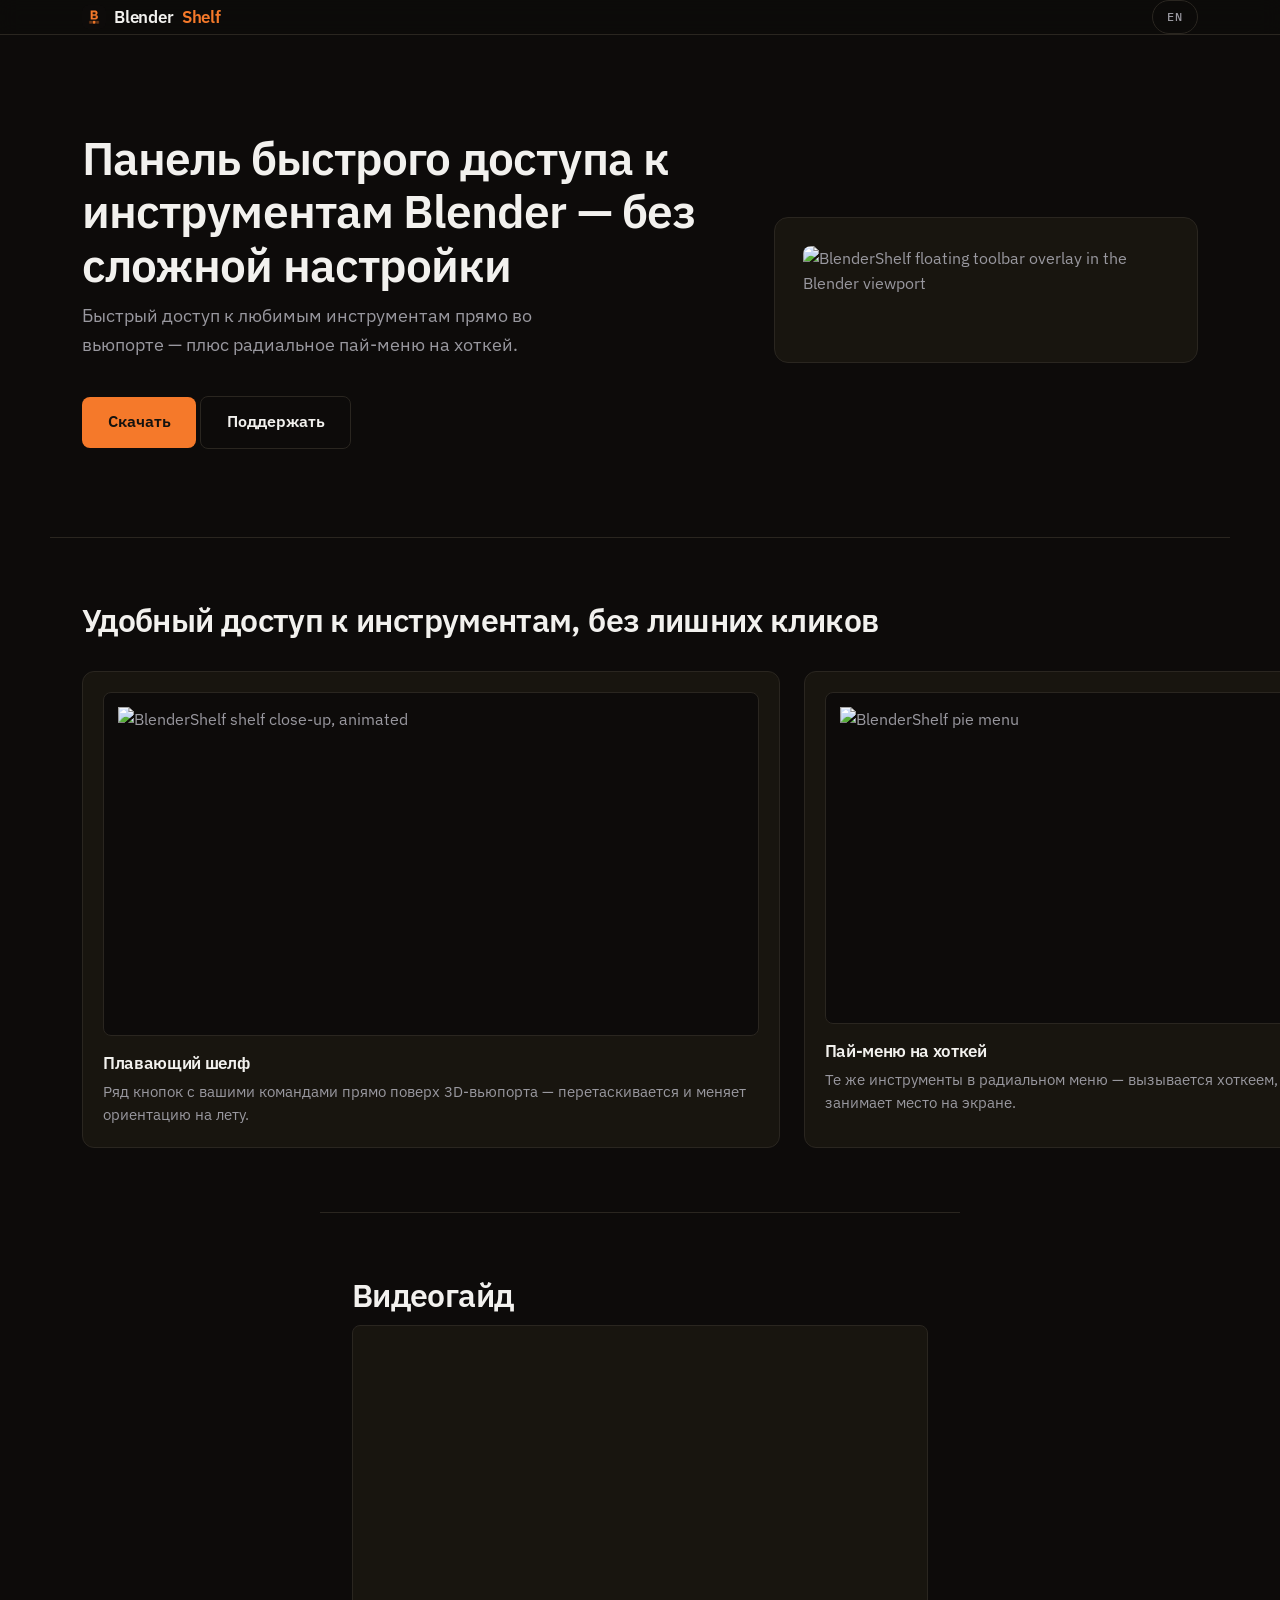
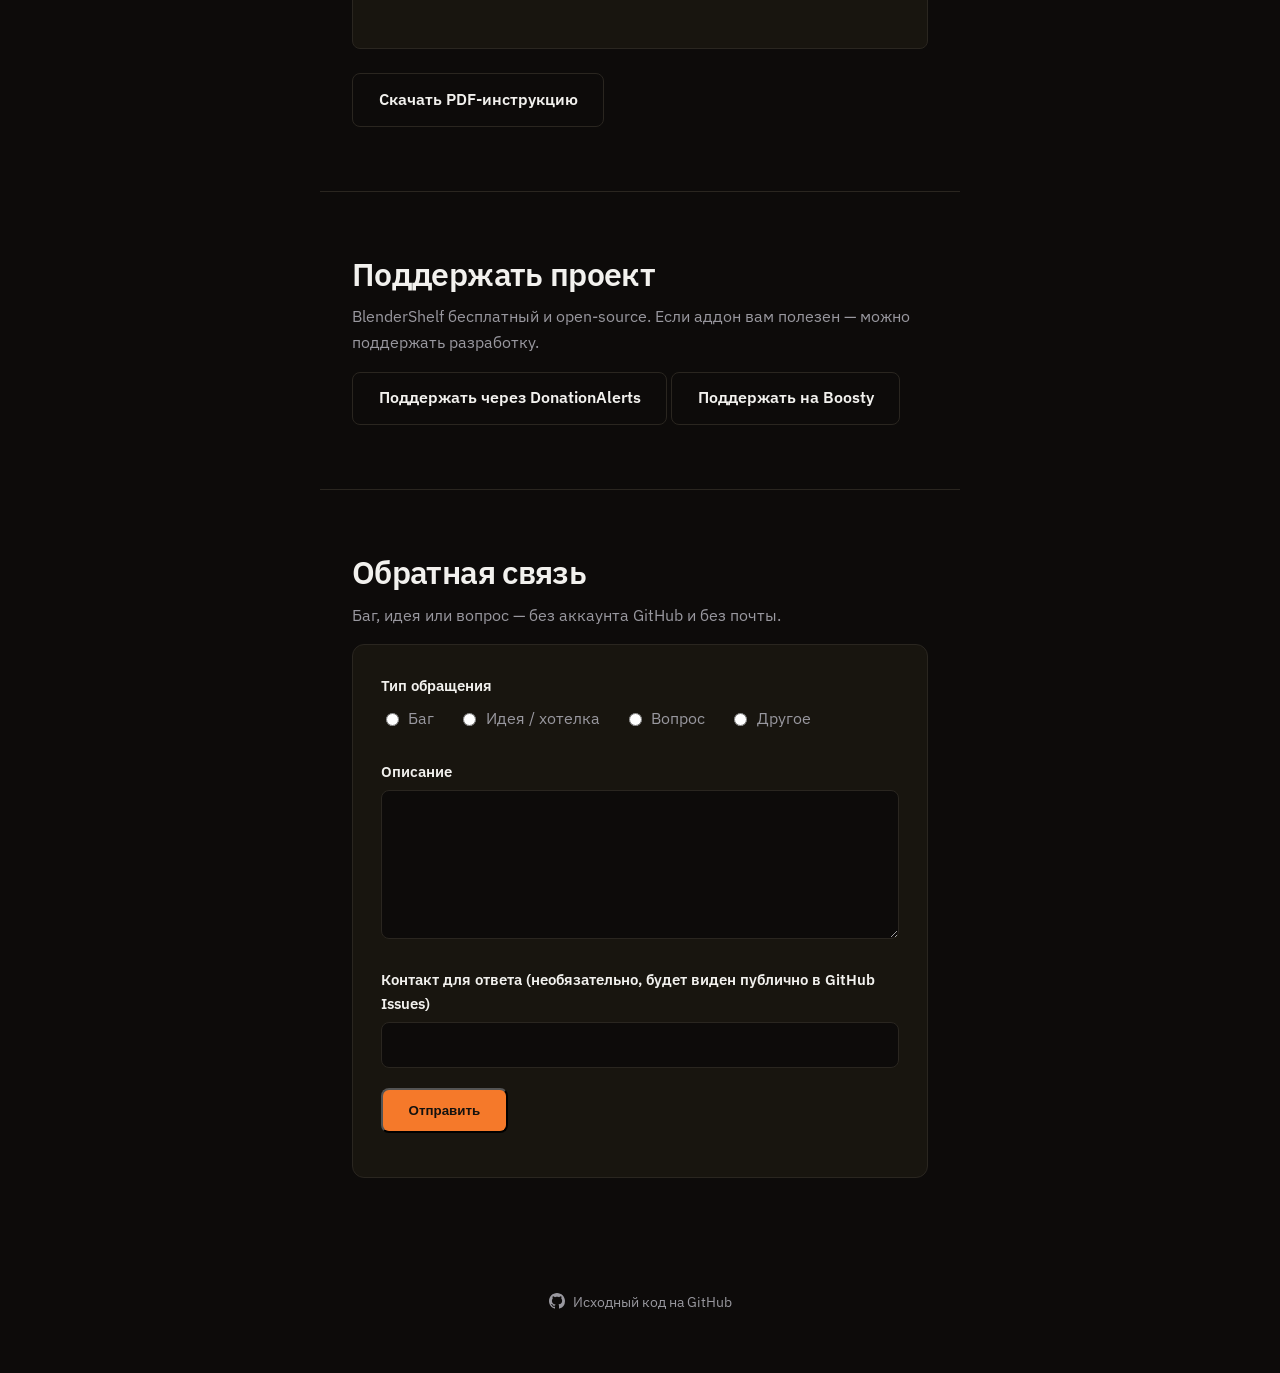
==== site/index.html @ d14c9569 "Add GoatCounter visit counter to site" ====
<!DOCTYPE html>
<html lang="ru">
<head>
  <meta charset="UTF-8">
  <meta name="viewport" content="width=device-width, initial-scale=1.0">
  <title>BlenderShelf</title>
  <meta name="description" content="A Maya-shelf-style floating toolbar addon for Blender.">
  <meta name="google-site-verification" content="oZxd_qDwwrDX5-ElE0aDjexueUcaZrGMapbwuD54mDs" />
  <link rel="canonical" href="https://blendershelf.github.io/BlenderShelf/">
  <link rel="icon" href="assets/logo/favicon.ico" sizes="any">
  <link rel="icon" type="image/png" href="assets/logo/blendershelf-icon-32.png" sizes="32x32">
  <link rel="icon" type="image/png" href="assets/logo/blendershelf-icon-16.png" sizes="16x16">
  <link rel="apple-touch-icon" href="assets/logo/blendershelf-icon-180.png">
  <meta property="og:title" content="BlenderShelf">
  <meta property="og:description" content="A Maya-shelf-style floating toolbar addon for Blender.">
  <meta property="og:image" content="https://blendershelf.github.io/BlenderShelf/assets/screenshots/hero-shelf.png">
  <meta property="og:url" content="https://blendershelf.github.io/BlenderShelf/">
  <meta property="og:type" content="website">
  <meta name="twitter:card" content="summary_large_image">
  <link rel="preconnect" href="https://fonts.googleapis.com">
  <link rel="preconnect" href="https://fonts.gstatic.com" crossorigin>
  <link href="https://fonts.googleapis.com/css2?family=IBM+Plex+Sans:wght@400;500;600;700&family=IBM+Plex+Mono:wght@400;500&display=swap" rel="stylesheet">
  <link rel="stylesheet" href="assets/style.css">
</head>
<body>
  <header>
    <nav class="wrap">
      <span class="brand"><img src="assets/logo/blendershelf-icon-64.png" alt="" width="24" height="24" class="brand-icon">Blender<span class="brand-accent">Shelf</span></span>
      <button id="lang-toggle" type="button">EN</button>
    </nav>
  </header>

  <main>
    <section id="hero">
      <div class="wrap">
        <div class="hero-copy">
          <h1 data-ru="Панель быстрого доступа к инструментам Blender — без сложной настройки" data-en="Quick-access toolbar for Blender — easy to set up">Панель быстрого доступа к инструментам Blender — без сложной настройки</h1>
          <p data-ru="Быстрый доступ к любимым инструментам прямо во вьюпорте — плюс радиальное пай-меню на хоткей." data-en="Quick access to your favorite tools right in the viewport — plus a radial pie menu on a hotkey.">Быстрый доступ к любимым инструментам прямо во вьюпорте — плюс радиальное пай-меню на хоткей.</p>
          <a href="https://github.com/blendershelf/BlenderShelf/releases/latest/download/BlenderShelf.zip" class="cta" data-ru="Скачать" data-en="Download">Скачать</a>
          <a href="#support" class="cta cta-ghost" data-ru="Поддержать" data-en="Support">Поддержать</a>
        </div>
        <div class="hero-shot">
          <img class="zoomable" src="assets/screenshots/hero-shelf.png" alt="BlenderShelf floating toolbar overlay in the Blender viewport" width="540" height="130">
        </div>
      </div>
    </section>

    <section id="how" class="wrap">
      <h2 data-ru="Удобный доступ к инструментам, без лишних кликов" data-en="Easy access to your tools, no extra clicks">Удобный доступ к инструментам, без лишних кликов</h2>
      <div class="how-grid">
        <div class="how-card">
          <figure><img class="zoomable" src="assets/screenshots/shelf-closeup.gif" alt="BlenderShelf shelf close-up, animated" width="625" height="314"></figure>
          <h3 data-ru="Плавающий шелф" data-en="Floating shelf">Плавающий шелф</h3>
          <p data-ru="Ряд кнопок с вашими командами прямо поверх 3D-вьюпорта — перетаскивается и меняет ориентацию на лету." data-en="A row of your own command buttons right over the 3D viewport — drag it around and flip its orientation on the fly.">Ряд кнопок с вашими командами прямо поверх 3D-вьюпорта — перетаскивается и меняет ориентацию на лету.</p>
        </div>
        <div class="how-card">
          <figure><img class="zoomable" src="assets/screenshots/pie-menu.png" alt="BlenderShelf pie menu" width="457" height="302"></figure>
          <h3 data-ru="Пай-меню на хоткей" data-en="Pie menu on a hotkey">Пай-меню на хоткей</h3>
          <p data-ru="Те же инструменты в радиальном меню — вызывается хоткеем, не занимает место на экране." data-en="The same tools in a radial menu — summoned with a hotkey, takes no permanent screen space.">Те же инструменты в радиальном меню — вызывается хоткеем, не занимает место на экране.</p>
        </div>
        <div class="how-card">
          <figure><img class="zoomable" src="assets/screenshots/add-to-shelf.png" alt="Add to Shelf from a right-click context menu" width="487" height="310"></figure>
          <h3 data-ru="Добавление в один клик" data-en="Add with one click">Добавление в один клик</h3>
          <p data-ru="ПКМ на любой кнопке интерфейса, включая сторонние аддоны, → «Add to Shelf». Без скриптинга." data-en="Right-click any interface button, including third-party addons, → “Add to Shelf.” No scripting required.">ПКМ на любой кнопке интерфейса, включая сторонние аддоны, → «Add to Shelf». Без скриптинга.</p>
        </div>
      </div>
    </section>

    <section id="download" class="wrap wrap--narrow" hidden>
      <h2 data-ru="Скачать" data-en="Download">Скачать</h2>
      <div class="panel">
        <div class="field">
          <label for="blender-version-select" data-ru="Моя версия Blender:" data-en="My Blender version:">Моя версия Blender:</label>
          <select id="blender-version-select"></select>
        </div>
        <div id="download-result"></div>
      </div>
      <p class="all-versions"><a href="https://github.com/blendershelf/BlenderShelf/releases" data-ru="Показать все версии" data-en="Show all versions">Показать все версии</a></p>
    </section>

    <section id="guide" class="wrap wrap--narrow">
      <h2 data-ru="Видеогайд" data-en="Video guide">Видеогайд</h2>
      <div class="video-wrap">
        <iframe src="https://www.youtube-nocookie.com/embed/IYRaOi8hswM" title="BlenderShelf video guide" loading="lazy" allow="accelerometer; encrypted-media; gyroscope; picture-in-picture; fullscreen" allowfullscreen referrerpolicy="strict-origin-when-cross-origin"></iframe>
      </div>
      <a id="guide-pdf" class="cta cta-ghost"
        data-href-ru="guide/BlenderShelf_Guide_RU.pdf"
        data-href-en="guide/BlenderShelf_Guide_EN.pdf"
        href="guide/BlenderShelf_Guide_RU.pdf"
        data-ru="Скачать PDF-инструкцию"
        data-en="Download PDF guide">Скачать PDF-инструкцию</a>
    </section>

    <section id="support" class="wrap wrap--narrow">
      <h2 data-ru="Поддержать проект" data-en="Support the project">Поддержать проект</h2>
      <p data-ru="BlenderShelf бесплатный и open-source. Если аддон вам полезен — можно поддержать разработку." data-en="BlenderShelf is free and open-source. If the addon is useful to you, you can support its development.">BlenderShelf бесплатный и open-source. Если аддон вам полезен — можно поддержать разработку.</p>
      <a href="https://dalink.to/cococnut_crab" class="cta cta-ghost" target="_blank" rel="noopener" data-ru="Поддержать через DonationAlerts" data-en="Support via DonationAlerts">Поддержать через DonationAlerts</a>
      <a href="https://boosty.to/gamedev_tut" class="cta cta-ghost" target="_blank" rel="noopener" data-ru="Поддержать на Boosty" data-en="Support on Boosty">Поддержать на Boosty</a>
    </section>

    <section id="feedback" class="wrap wrap--narrow">
      <h2 data-ru="Обратная связь" data-en="Feedback">Обратная связь</h2>
      <p data-ru="Баг, идея или вопрос — без аккаунта GitHub и без почты." data-en="A bug, an idea, or a question — no GitHub account or email needed.">Баг, идея или вопрос — без аккаунта GitHub и без почты.</p>

      <form id="feedback-form" class="panel" novalidate>
        <input type="text" name="website" class="hp-field" tabindex="-1" autocomplete="off" aria-hidden="true">

        <fieldset id="feedback-type">
          <legend data-ru="Тип обращения" data-en="Type">Тип обращения</legend>
          <label><input type="radio" name="type" value="bug" required> <span data-ru="Баг" data-en="Bug">Баг</span></label>
          <label><input type="radio" name="type" value="feature"> <span data-ru="Идея / хотелка" data-en="Feature request">Идея / хотелка</span></label>
          <label><input type="radio" name="type" value="question"> <span data-ru="Вопрос" data-en="Question">Вопрос</span></label>
          <label><input type="radio" name="type" value="other"> <span data-ru="Другое" data-en="Other">Другое</span></label>
        </fieldset>

        <div class="field-group severity-field" hidden>
          <label for="feedback-severity" data-ru="Насколько критично" data-en="How critical">Насколько критично</label>
          <select id="feedback-severity" name="severity">
            <option value="" data-ru="— выберите —" data-en="— choose —" selected disabled>— выберите —</option>
            <option value="critical" data-ru="Блокирует работу / крашит Blender" data-en="Blocks work / crashes Blender">Блокирует работу / крашит Blender</option>
            <option value="major" data-ru="Функция не работает" data-en="A feature doesn't work">Функция не работает</option>
            <option value="minor" data-ru="Мелочь, косметика" data-en="Cosmetic, minor">Мелочь, косметика</option>
          </select>
        </div>

        <div class="field-group versions-field" hidden>
          <div class="field-group">
            <label for="feedback-blender-version" data-ru="Версия Blender" data-en="Blender version">Версия Blender</label>
            <input type="text" id="feedback-blender-version" name="blenderVersion" placeholder="4.4.0">
          </div>
          <div class="field-group">
            <label for="feedback-addon-version" data-ru="Версия BlenderShelf" data-en="BlenderShelf version">Версия BlenderShelf</label>
            <input type="text" id="feedback-addon-version" name="addonVersion" placeholder="0.1.0">
          </div>
        </div>

        <div class="field-group">
          <label for="feedback-description" data-ru="Описание" data-en="Description">Описание</label>
          <textarea id="feedback-description" name="description" rows="5" required></textarea>
        </div>

        <div class="field-group">
          <label for="feedback-contact" data-ru="Контакт для ответа (необязательно, будет виден публично в GitHub Issues)" data-en="Contact info (optional, will be publicly visible on GitHub)">Контакт для ответа (необязательно, будет виден публично в GitHub Issues)</label>
          <input type="text" id="feedback-contact" name="contact">
        </div>

        <button type="submit" class="cta" data-ru="Отправить" data-en="Submit">Отправить</button>
        <div id="feedback-result"></div>
      </form>
    </section>
  </main>

  <footer>
    <a href="https://github.com/blendershelf/BlenderShelf" class="footer-link">
      <svg viewBox="0 0 16 16" width="16" height="16" fill="currentColor" aria-hidden="true"><path d="M8 0C3.58 0 0 3.58 0 8c0 3.54 2.29 6.53 5.47 7.59.4.07.55-.17.55-.38 0-.19-.01-.82-.01-1.49-2.01.37-2.53-.49-2.69-.94-.09-.23-.48-.94-.82-1.13-.28-.15-.68-.52-.01-.53.63-.01 1.08.58 1.23.82.72 1.21 1.87.87 2.33.66.07-.52.28-.87.51-1.07-1.78-.2-3.64-.89-3.64-3.95 0-.87.31-1.59.82-2.15-.08-.2-.36-1.02.08-2.12 0 0 .67-.21 2.2.82.64-.18 1.32-.27 2-.27.68 0 1.36.09 2 .27 1.53-1.04 2.2-.82 2.2-.82.44 1.1.16 1.92.08 2.12.51.56.82 1.27.82 2.15 0 3.07-1.87 3.75-3.65 3.95.29.25.54.73.54 1.48 0 1.07-.01 1.93-.01 2.2 0 .21.15.46.55.38A8.01 8.01 0 0 0 16 8c0-4.42-3.58-8-8-8Z"/></svg>
      <span data-ru="Исходный код на GitHub" data-en="Source code on GitHub">Исходный код на GitHub</span>
    </a>
  </footer>

  <script src="assets/logic.js"></script>
  <script src="assets/main.js"></script>
  <script src="assets/feedback.js"></script>
  <script src="assets/lightbox.js"></script>
  <script data-goatcounter="https://blendershelf.goatcounter.com/count" async src="//gc.zgo.at/count.js"></script>
</body>
</html>
---- site/assets/style.css ----
:root {
  --bg: #0d0b0a;
  --bg-elevated: #18150f;
  --bg-elevated-2: #211d17;
  --border: #2a2620;
  --border-strong: #3c3630;
  --text: #f2f1ee;
  --text-muted: #99989f;
  --accent: #f5792a;
  --accent-hover: #ff9248;
  --accent-text: #14120f;
  --warning: #ffb84d;
  --radius: 8px;
  --maxw: 1180px;
  --maxw-narrow: 640px;
  --font: "IBM Plex Sans", system-ui, sans-serif;
  --font-mono: "IBM Plex Mono", ui-monospace, "SFMono-Regular", monospace;
}

* {
  box-sizing: border-box;
}

html {
  scrollbar-color: var(--border) var(--bg);
}

body {
  font-family: var(--font);
  margin: 0;
  background: var(--bg);
  color: var(--text-muted);
  line-height: 1.6;
  -webkit-font-smoothing: antialiased;
}

::selection {
  background: var(--accent);
  color: var(--accent-text);
}

::-webkit-scrollbar {
  width: 12px;
}
::-webkit-scrollbar-track {
  background: var(--bg);
}
::-webkit-scrollbar-thumb {
  background: var(--border);
  border-radius: 8px;
  border: 3px solid var(--bg);
}

a {
  color: var(--accent);
}

:focus-visible {
  outline: 2px solid var(--accent);
  outline-offset: 2px;
  border-radius: 4px;
}

h1, h2, h3 {
  color: var(--text);
  font-weight: 600;
  letter-spacing: -0.02em;
  line-height: 1.15;
  margin: 0 0 0.6rem;
}

h1 {
  font-size: clamp(1.9rem, 2.1vw + 1.35rem, 2.9rem);
  font-weight: 600;
}

h2 {
  font-size: clamp(1.5rem, 1.2vw + 1.1rem, 2rem);
  margin-bottom: 0.75rem;
}

h3 {
  font-size: 1.05rem;
  margin-bottom: 0.4rem;
}

p {
  margin: 0 0 1rem;
  max-width: 62ch;
}

.wrap {
  max-width: var(--maxw);
  margin: 0 auto;
  padding: 0 2rem;
}

.wrap--narrow {
  max-width: var(--maxw-narrow);
}

header {
  position: sticky;
  top: 0;
  z-index: 10;
  background: rgba(13, 11, 10, 0.82);
  backdrop-filter: blur(10px);
  border-bottom: 1px solid var(--border);
}

header nav {
  display: flex;
  align-items: center;
  justify-content: space-between;
  padding: 1rem 2rem;
  max-width: var(--maxw);
  margin: 0 auto;
}

.brand {
  display: inline-flex;
  align-items: center;
  gap: 0.5rem;
  font-weight: 600;
  font-size: 1.05rem;
  color: var(--text);
  letter-spacing: -0.01em;
}

.brand-icon {
  display: block;
  border-radius: 6px;
}

.brand-accent {
  color: var(--accent);
}

#lang-toggle {
  cursor: pointer;
  padding: 0.4rem 0.9rem;
  font: inherit;
  font-family: var(--font-mono);
  font-weight: 500;
  font-size: 0.75rem;
  letter-spacing: 0.06em;
  color: var(--text-muted);
  background: transparent;
  border: 1px solid var(--border);
  border-radius: 999px;
  transition: border-color 0.15s ease-out, color 0.15s ease-out;
}

#lang-toggle:hover {
  color: var(--text);
  border-color: var(--accent);
}

/* Hero: two-column on desktop -- copy left, real product screenshot right */
#hero {
  padding: 6rem 2rem 5.5rem;
  animation: rise 0.6s cubic-bezier(0.16, 1, 0.3, 1) both;
}

#hero .wrap {
  display: grid;
  grid-template-columns: minmax(0, 1.2fr) minmax(0, 0.8fr);
  align-items: center;
  gap: 3.5rem;
}

@keyframes rise {
  from { opacity: 0; transform: translateY(14px); }
  to { opacity: 1; transform: translateY(0); }
}

#hero p {
  font-size: 1.15rem;
  max-width: 44ch;
  margin-bottom: 2.25rem;
}

.hero-shot {
  background: var(--bg-elevated);
  border: 1px solid var(--border);
  border-radius: calc(var(--radius) + 6px);
  padding: 1.75rem;
  display: flex;
  align-items: center;
  justify-content: center;
}

.hero-shot img {
  width: 100%;
  height: auto;
  display: block;
  border-radius: var(--radius);
}

section:not(#hero) {
  padding: 4rem 2rem;
  border-top: 1px solid var(--border);
}

/* How it works: 3 real-screenshot cards */
#how {
  padding-bottom: 4.5rem;
}

.how-grid {
  display: grid;
  grid-template-columns: repeat(3, 1fr);
  gap: 1.5rem;
  margin-top: 2rem;
}

.how-card {
  background: var(--bg-elevated);
  border: 1px solid var(--border);
  border-radius: calc(var(--radius) + 4px);
  padding: 1.25rem;
  transition: border-color 0.15s ease-out;
}

.how-card:hover {
  border-color: var(--border-strong);
}

.how-card figure {
  margin: 0 0 1.1rem;
  background: var(--bg);
  border: 1px solid var(--border);
  border-radius: var(--radius);
  padding: 0.9rem;
  display: flex;
  align-items: center;
  justify-content: center;
  min-height: 140px;
}

.how-card img {
  max-width: 100%;
  height: auto;
  display: block;
}

.how-card h3 {
  color: var(--text);
}

.how-card p {
  margin: 0;
  font-size: 0.92rem;
  max-width: none;
}

.cta {
  display: inline-flex;
  align-items: center;
  gap: 0.5rem;
  padding: 0.8rem 1.6rem;
  background: var(--accent);
  color: var(--accent-text);
  font-weight: 600;
  text-decoration: none;
  border-radius: var(--radius);
  transition: background-color 0.15s ease-out, transform 0.1s ease-out;
}

.cta:hover {
  background: var(--accent-hover);
  transform: translateY(-1px);
}

.cta:active {
  transform: translateY(0);
}

.cta-ghost {
  background: transparent;
  color: var(--text);
  border: 1px solid var(--border);
}

.cta-ghost:hover {
  background: var(--bg-elevated);
  border-color: var(--accent);
  color: var(--text);
}

.panel {
  background: var(--bg-elevated);
  border: 1px solid var(--border);
  border-radius: calc(var(--radius) + 4px);
  padding: 1.75rem;
}

.field {
  display: flex;
  align-items: center;
  gap: 0.75rem;
  flex-wrap: wrap;
  margin-bottom: 1.25rem;
}

.field label {
  color: var(--text);
  font-weight: 600;
  font-size: 0.95rem;
}

select {
  font: inherit;
  font-weight: 600;
  color: var(--text);
  background: var(--bg);
  border: 1px solid var(--border);
  border-radius: 8px;
  padding: 0.5rem 2rem 0.5rem 0.9rem;
  appearance: none;
  background-image: url("data:image/svg+xml,%3Csvg xmlns='http://www.w3.org/2000/svg' width='10' height='6'%3E%3Cpath d='M1 1l4 4 4-4' stroke='%2399989f' stroke-width='1.5' fill='none' stroke-linecap='round' stroke-linejoin='round'/%3E%3C/svg%3E");
  background-repeat: no-repeat;
  background-position: right 0.9rem center;
  cursor: pointer;
  transition: border-color 0.15s ease-out;
}

select:hover {
  border-color: var(--accent);
}

#download-result {
  display: flex;
  flex-wrap: wrap;
  align-items: center;
  gap: 0.9rem;
}

#download-result p {
  margin: 0;
  max-width: none;
}

.warning {
  color: var(--warning);
  font-size: 0.9rem;
}

.all-versions {
  margin: 1.25rem 0 0;
}

.all-versions a {
  color: var(--text-muted);
  font-size: 0.9rem;
  text-decoration: underline;
  text-decoration-color: var(--border);
  text-underline-offset: 3px;
}

.all-versions a:hover {
  color: var(--text);
  text-decoration-color: var(--accent);
}

.video-wrap {
  position: relative;
  width: 100%;
  max-width: 640px;
  aspect-ratio: 16 / 9;
  border-radius: var(--radius);
  overflow: hidden;
  background: var(--bg-elevated);
  border: 1px solid var(--border);
  margin-bottom: 1.5rem;
}

.video-wrap iframe {
  position: absolute;
  inset: 0;
  width: 100%;
  height: 100%;
  border: 0;
}

.video-placeholder {
  display: flex;
  align-items: center;
  justify-content: center;
  padding: 1.5rem;
  text-align: center;
}

.video-placeholder p {
  margin: 0;
  max-width: 32ch;
}

img.zoomable {
  cursor: zoom-in;
}

#lightbox {
  display: none;
  position: fixed;
  inset: 0;
  z-index: 100;
  align-items: center;
  justify-content: center;
  padding: 4vh 4vw;
  background: rgba(13, 11, 10, 0.92);
  cursor: zoom-out;
}

#lightbox.open {
  display: flex;
}

#lightbox img {
  max-width: 100%;
  max-height: 100%;
  border-radius: var(--radius);
  border: 1px solid var(--border-strong);
}

footer {
  text-align: center;
  padding: 3rem 2rem 3.5rem;
}

.footer-link {
  display: inline-flex;
  align-items: center;
  gap: 0.5rem;
  color: var(--text-muted);
  font-size: 0.9rem;
  text-decoration: none;
  transition: color 0.15s ease-out;
}

.footer-link:hover {
  color: var(--accent);
}

.hp-field {
  position: absolute;
  left: -9999px;
  width: 1px;
  height: 1px;
  opacity: 0;
}

#feedback fieldset {
  border: 0;
  padding: 0;
  margin: 0 0 1.25rem;
}

#feedback legend {
  color: var(--text);
  font-weight: 600;
  font-size: 0.95rem;
  margin-bottom: 0.5rem;
  padding: 0;
}

#feedback fieldset label {
  display: inline-flex;
  align-items: center;
  gap: 0.4rem;
  margin: 0 1.25rem 0.5rem 0;
  color: var(--text-muted);
  cursor: pointer;
}

.field-group {
  margin-bottom: 1.25rem;
}

.field-group label {
  display: block;
  color: var(--text);
  font-weight: 600;
  font-size: 0.95rem;
  margin-bottom: 0.4rem;
}

.versions-field:not([hidden]) {
  display: flex;
  gap: 1rem;
}

.versions-field .field-group {
  flex: 1;
  margin-bottom: 0;
}

#feedback input[type="text"],
#feedback textarea,
#feedback select {
  width: 100%;
  font: inherit;
  color: var(--text);
  background: var(--bg);
  border: 1px solid var(--border);
  border-radius: 8px;
  padding: 0.6rem 0.8rem;
  transition: border-color 0.15s ease-out;
}

#feedback input[type="text"]:hover,
#feedback textarea:hover,
#feedback select:hover {
  border-color: var(--accent);
}

#feedback textarea {
  resize: vertical;
}

#feedback button[type="submit"]:disabled {
  opacity: 0.55;
  cursor: not-allowed;
}

#feedback button[type="submit"]:disabled:hover {
  background: var(--accent);
  transform: none;
}

#feedback-result {
  margin-top: 1rem;
}

#feedback-result .success {
  color: var(--accent);
}

#feedback-result .error {
  color: var(--warning);
}

@media (max-width: 900px) {
  #hero .wrap {
    grid-template-columns: 1fr;
    gap: 2.5rem;
  }

  .hero-shot {
    order: -1;
  }

  .how-grid {
    grid-template-columns: 1fr;
  }
}

@media (max-width: 640px) {
  header nav {
    padding: 0.85rem 1.25rem;
  }

  .wrap {
    padding: 0 1.25rem;
  }

  #hero {
    padding: 3.5rem 1.25rem 3rem;
  }

  section:not(#hero) {
    padding: 2.75rem 1.25rem;
  }

  .panel {
    padding: 1.25rem;
  }

  .field {
    flex-direction: column;
    align-items: flex-start;
  }

  select {
    width: 100%;
  }

  .versions-field {
    flex-direction: column;
    gap: 1.25rem;
  }
}
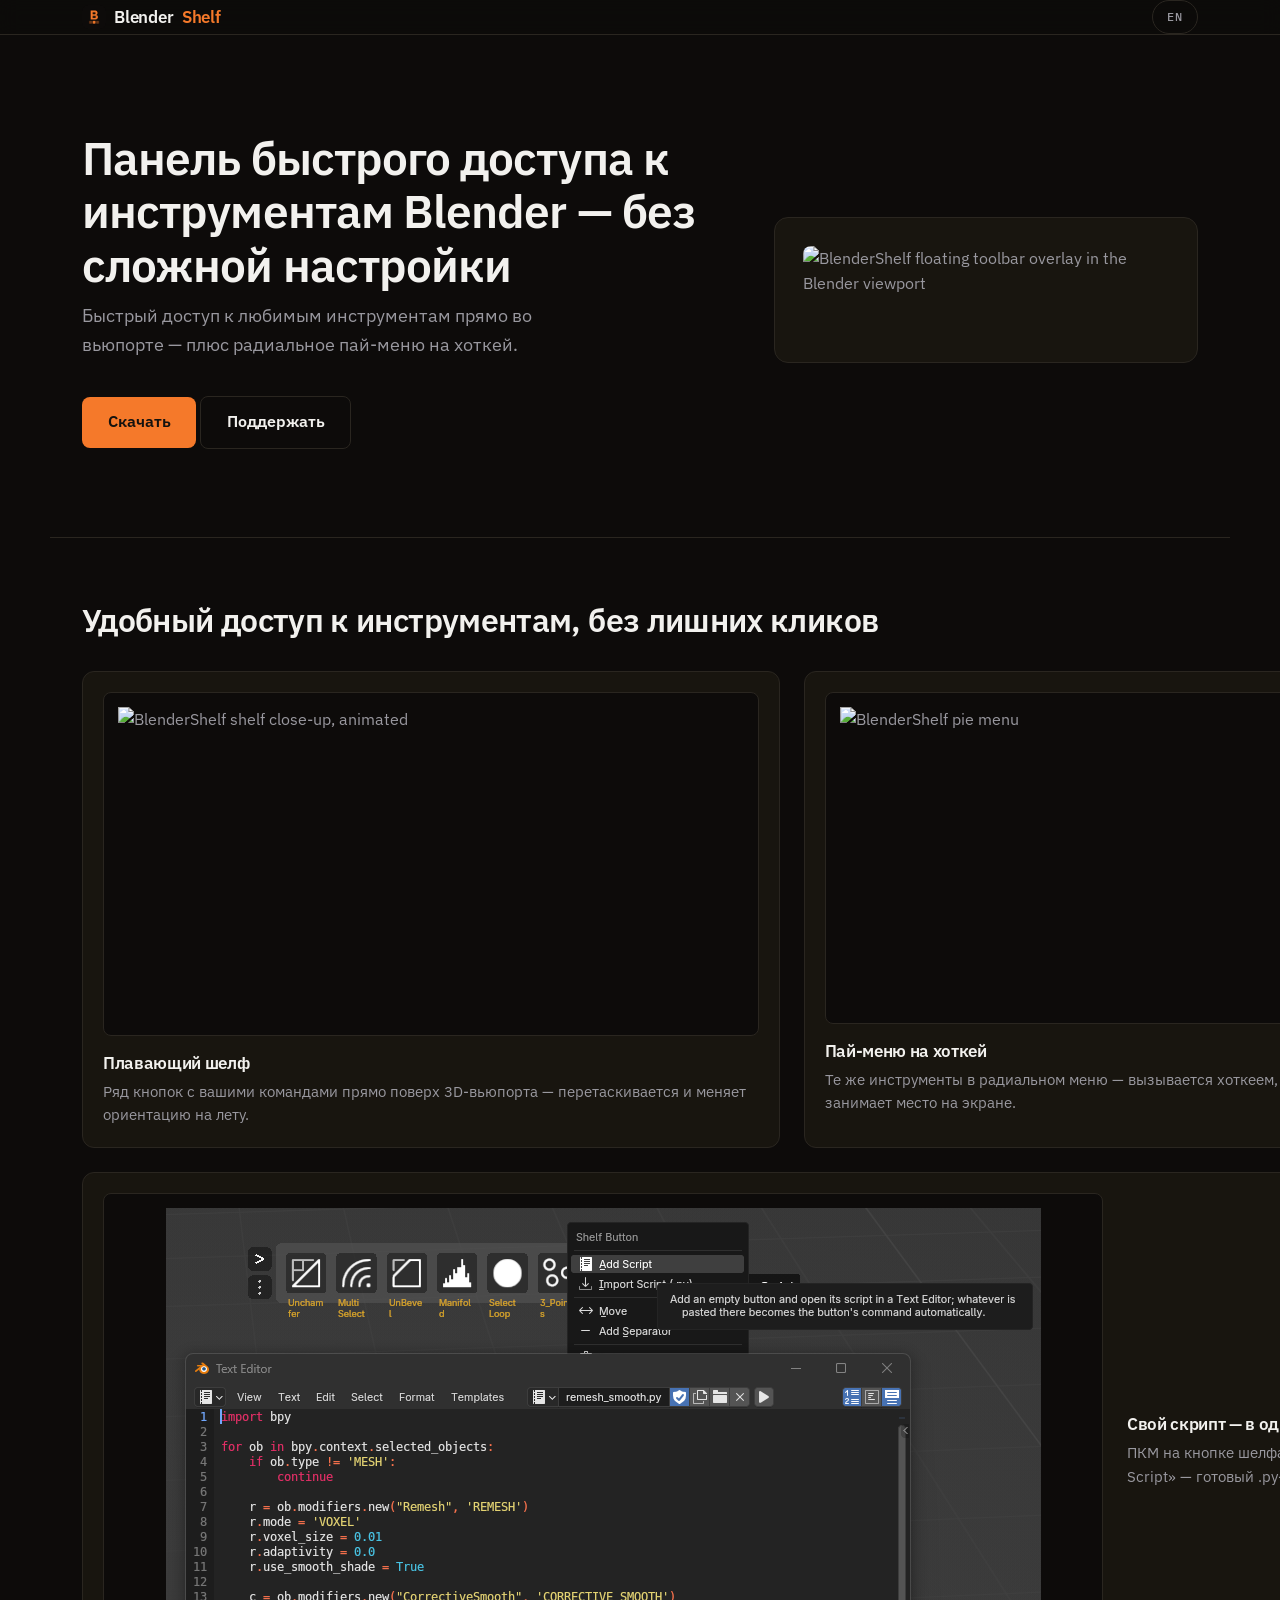
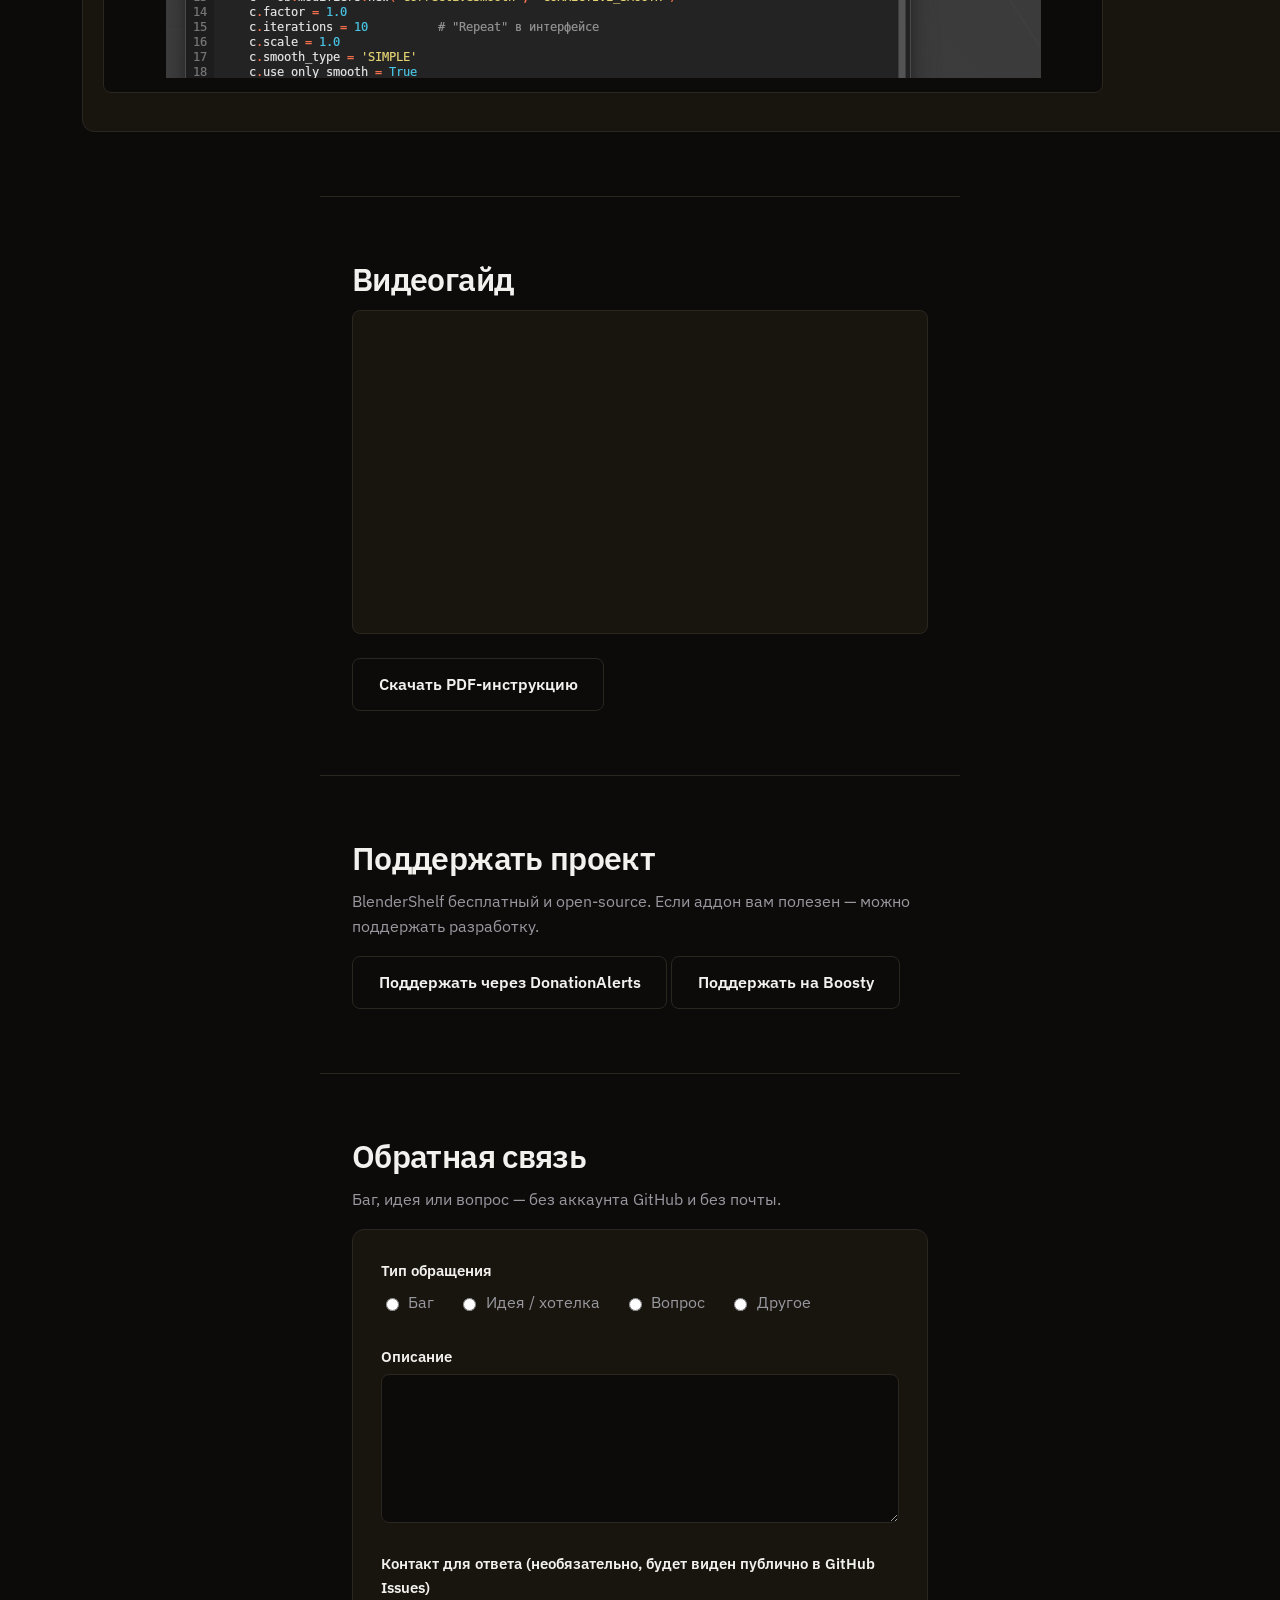
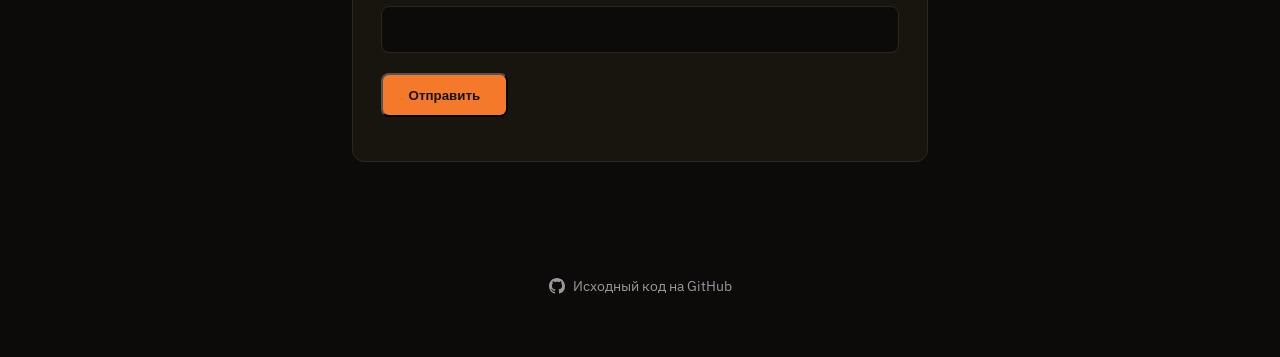
==== commit 914e122b: "Guide and site: shelf resize, script buttons, ways to add a button" ====
--- a/site/index.html
+++ b/site/index.html
@@ -62,6 +62,13 @@
           <figure><img class="zoomable" src="assets/screenshots/add-to-shelf.png" alt="Add to Shelf from a right-click context menu" width="487" height="310"></figure>
           <h3 data-ru="Добавление в один клик" data-en="Add with one click">Добавление в один клик</h3>
           <p data-ru="ПКМ на любой кнопке интерфейса, включая сторонние аддоны, → «Add to Shelf». Без скриптинга." data-en="Right-click any interface button, including third-party addons, → “Add to Shelf.” No scripting required.">ПКМ на любой кнопке интерфейса, включая сторонние аддоны, → «Add to Shelf». Без скриптинга.</p>
+        </div>
+        <div class="how-card how-card-wide">
+          <figure><img class="zoomable" src="assets/screenshots/add-script.png" alt="Add Script: right-click menu and the Text Editor with a pasted script" width="875" height="470"></figure>
+          <div>
+            <h3 data-ru="Свой скрипт — в одну кнопку" data-en="Your own script, one button">Свой скрипт — в одну кнопку</h3>
+            <p data-ru="ПКМ на кнопке шелфа → «Add Script»: вставьте код в Text Editor, и он сам запишется в кнопку. Или «Import Script» — готовый .py-файл. Иконка подбирается автоматически." data-en="Right-click a shelf button → “Add Script”: paste your code into the Text Editor and it is saved into the button automatically. Or “Import Script” to use a ready .py file. The icon is picked for you.">ПКМ на кнопке шелфа → «Add Script»: вставьте код в Text Editor, и он сам запишется в кнопку. Или «Import Script» — готовый .py-файл. Иконка подбирается автоматически.</p>
+          </div>
         </div>
       </div>
     </section>
--- a/site/assets/style.css
+++ b/site/assets/style.css
@@ -222,6 +222,18 @@
   transition: border-color 0.15s ease-out;
 }
 
+.how-card-wide {
+  grid-column: 1 / -1;
+  display: grid;
+  grid-template-columns: 1.3fr 1fr;
+  gap: 1.5rem;
+  align-items: center;
+}
+
+.how-card-wide figure {
+  margin: 0;
+}
+
 .how-card:hover {
   border-color: var(--border-strong);
 }
@@ -553,6 +565,14 @@
   .how-grid {
     grid-template-columns: 1fr;
   }
+
+  .how-card-wide {
+    grid-template-columns: 1fr;
+  }
+
+  .how-card-wide figure {
+    margin-bottom: 1.1rem;
+  }
 }
 
 @media (max-width: 640px) {
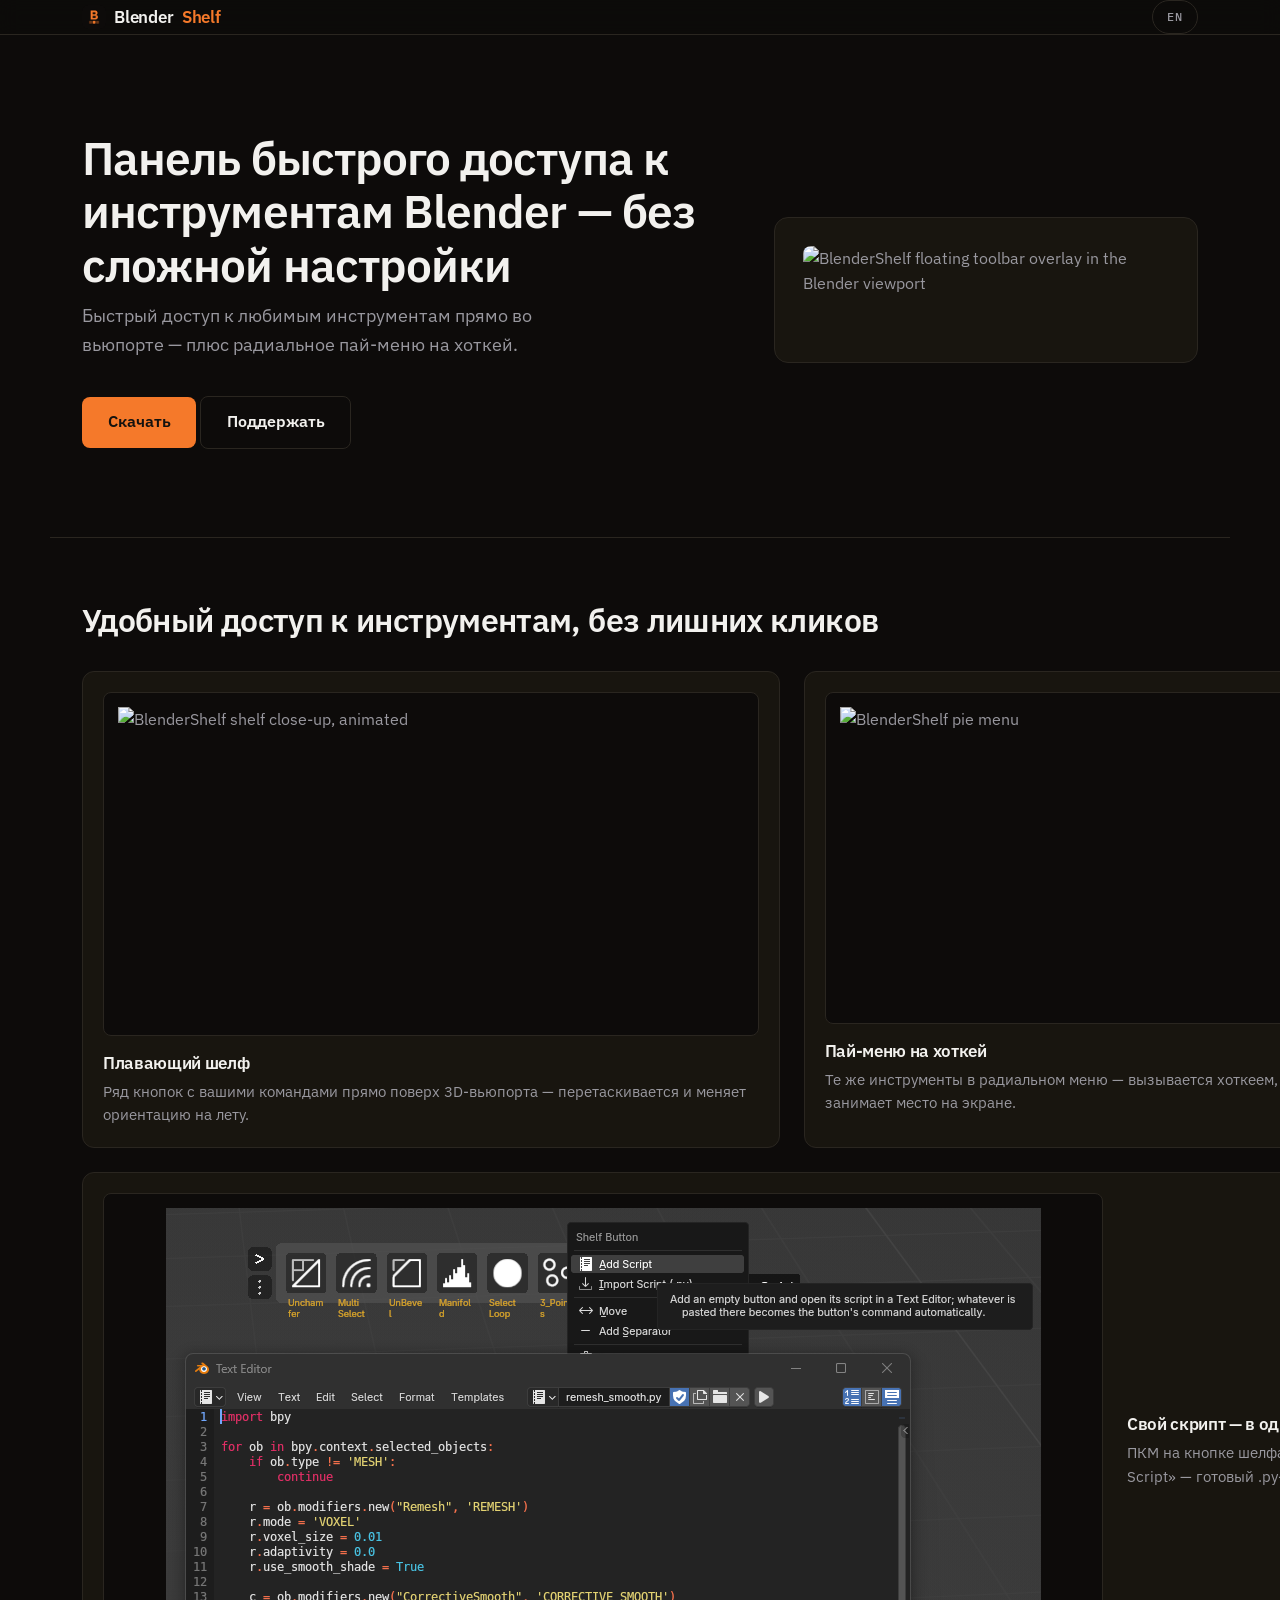
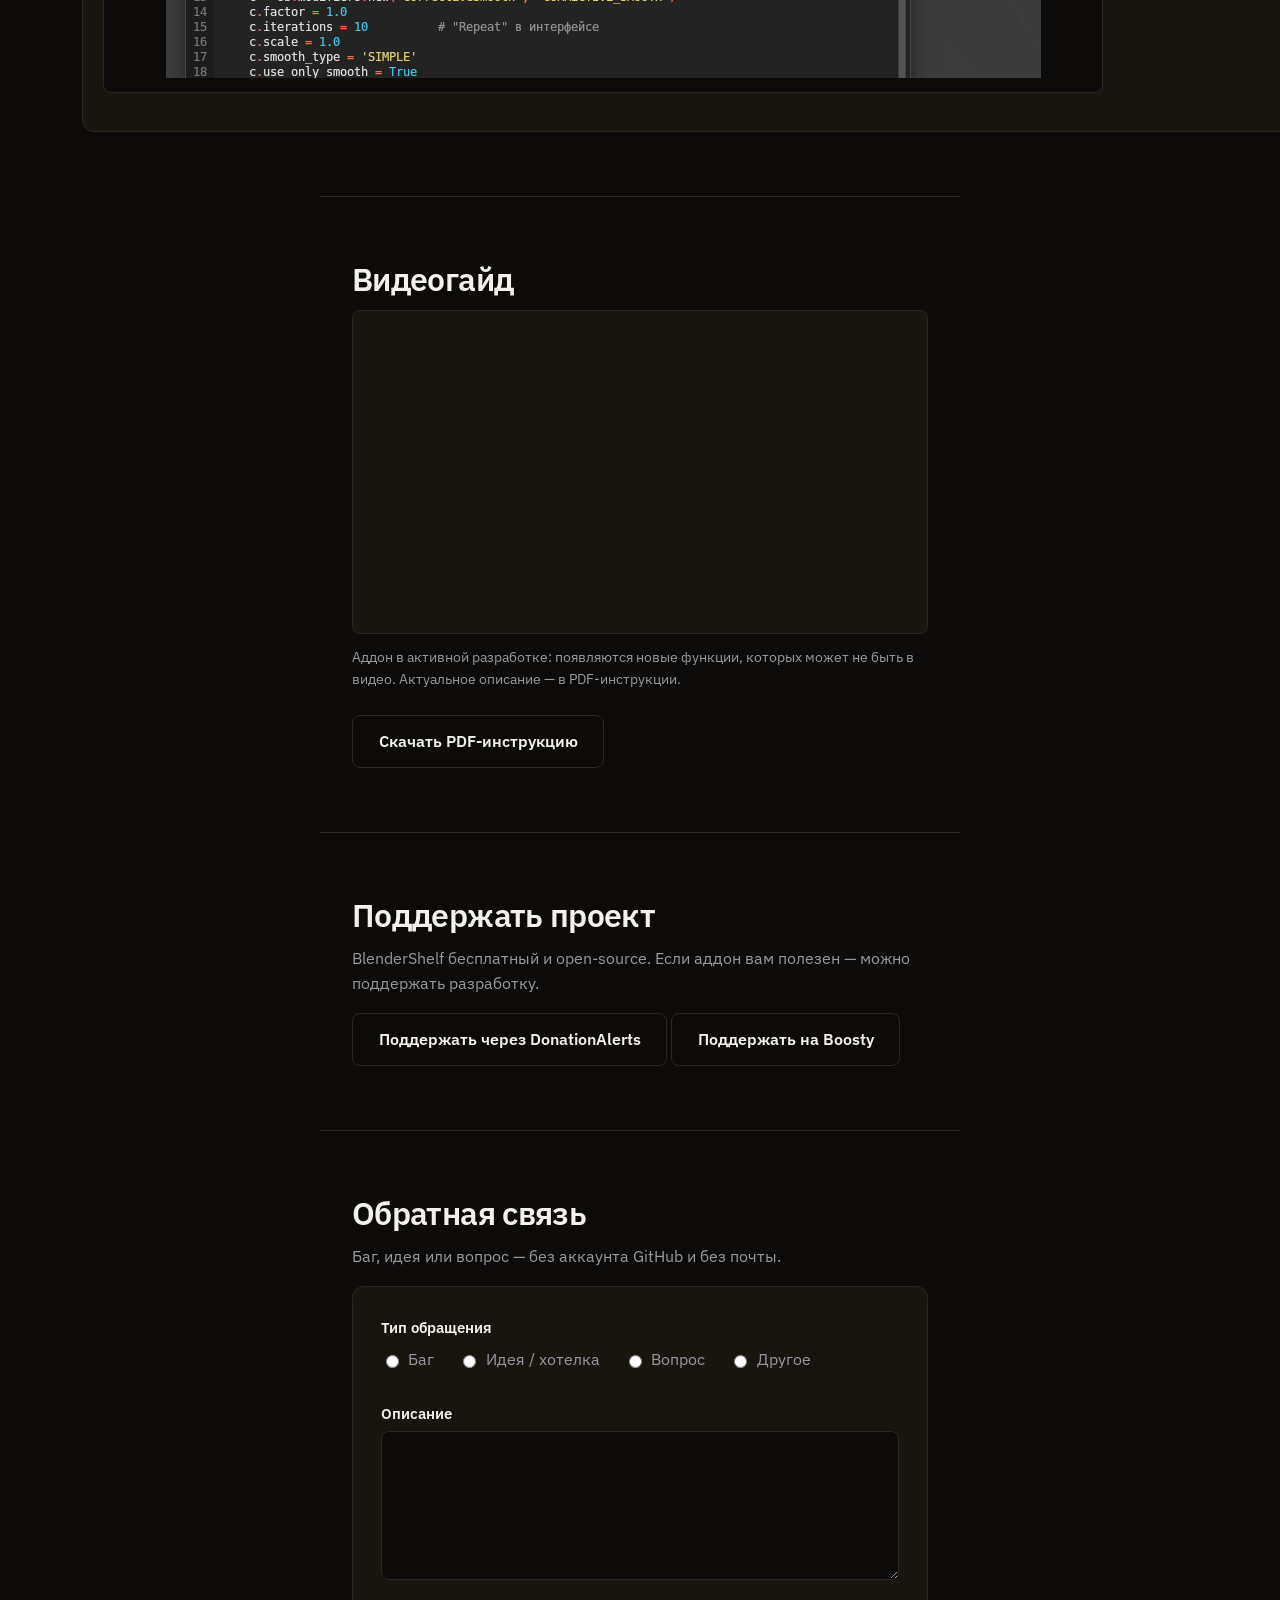
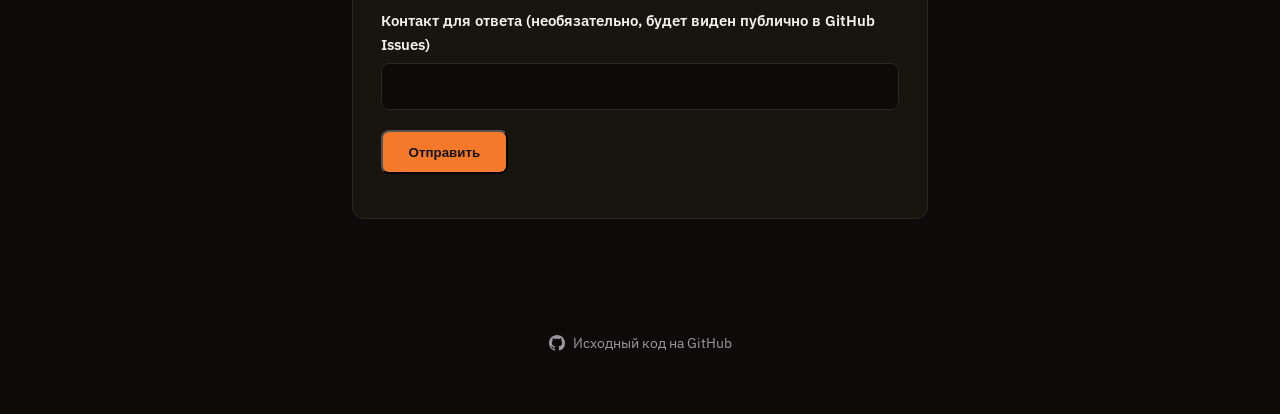
==== commit 7a2e96d7: "Site: note under the video that the addon is in active development" ====
--- a/site/index.html
+++ b/site/index.html
@@ -90,6 +90,7 @@
       <div class="video-wrap">
         <iframe src="https://www.youtube-nocookie.com/embed/IYRaOi8hswM" title="BlenderShelf video guide" loading="lazy" allow="accelerometer; encrypted-media; gyroscope; picture-in-picture; fullscreen" allowfullscreen referrerpolicy="strict-origin-when-cross-origin"></iframe>
       </div>
+      <p class="video-note" data-ru="Аддон в активной разработке: появляются новые функции, которых может не быть в видео. Актуальное описание — в PDF-инструкции." data-en="The addon is under active development: new features appear that may not be in the video. See the PDF guide for the current description.">Аддон в активной разработке: появляются новые функции, которых может не быть в видео. Актуальное описание — в PDF-инструкции.</p>
       <a id="guide-pdf" class="cta cta-ghost"
         data-href-ru="guide/BlenderShelf_Guide_RU.pdf"
         data-href-en="guide/BlenderShelf_Guide_EN.pdf"
--- a/site/assets/style.css
+++ b/site/assets/style.css
@@ -387,6 +387,13 @@
   margin-bottom: 1.5rem;
 }
 
+.video-note {
+  margin: -0.75rem 0 1.5rem;
+  max-width: 640px;
+  font-size: 0.88rem;
+  color: var(--text-muted);
+}
+
 .video-wrap iframe {
   position: absolute;
   inset: 0;
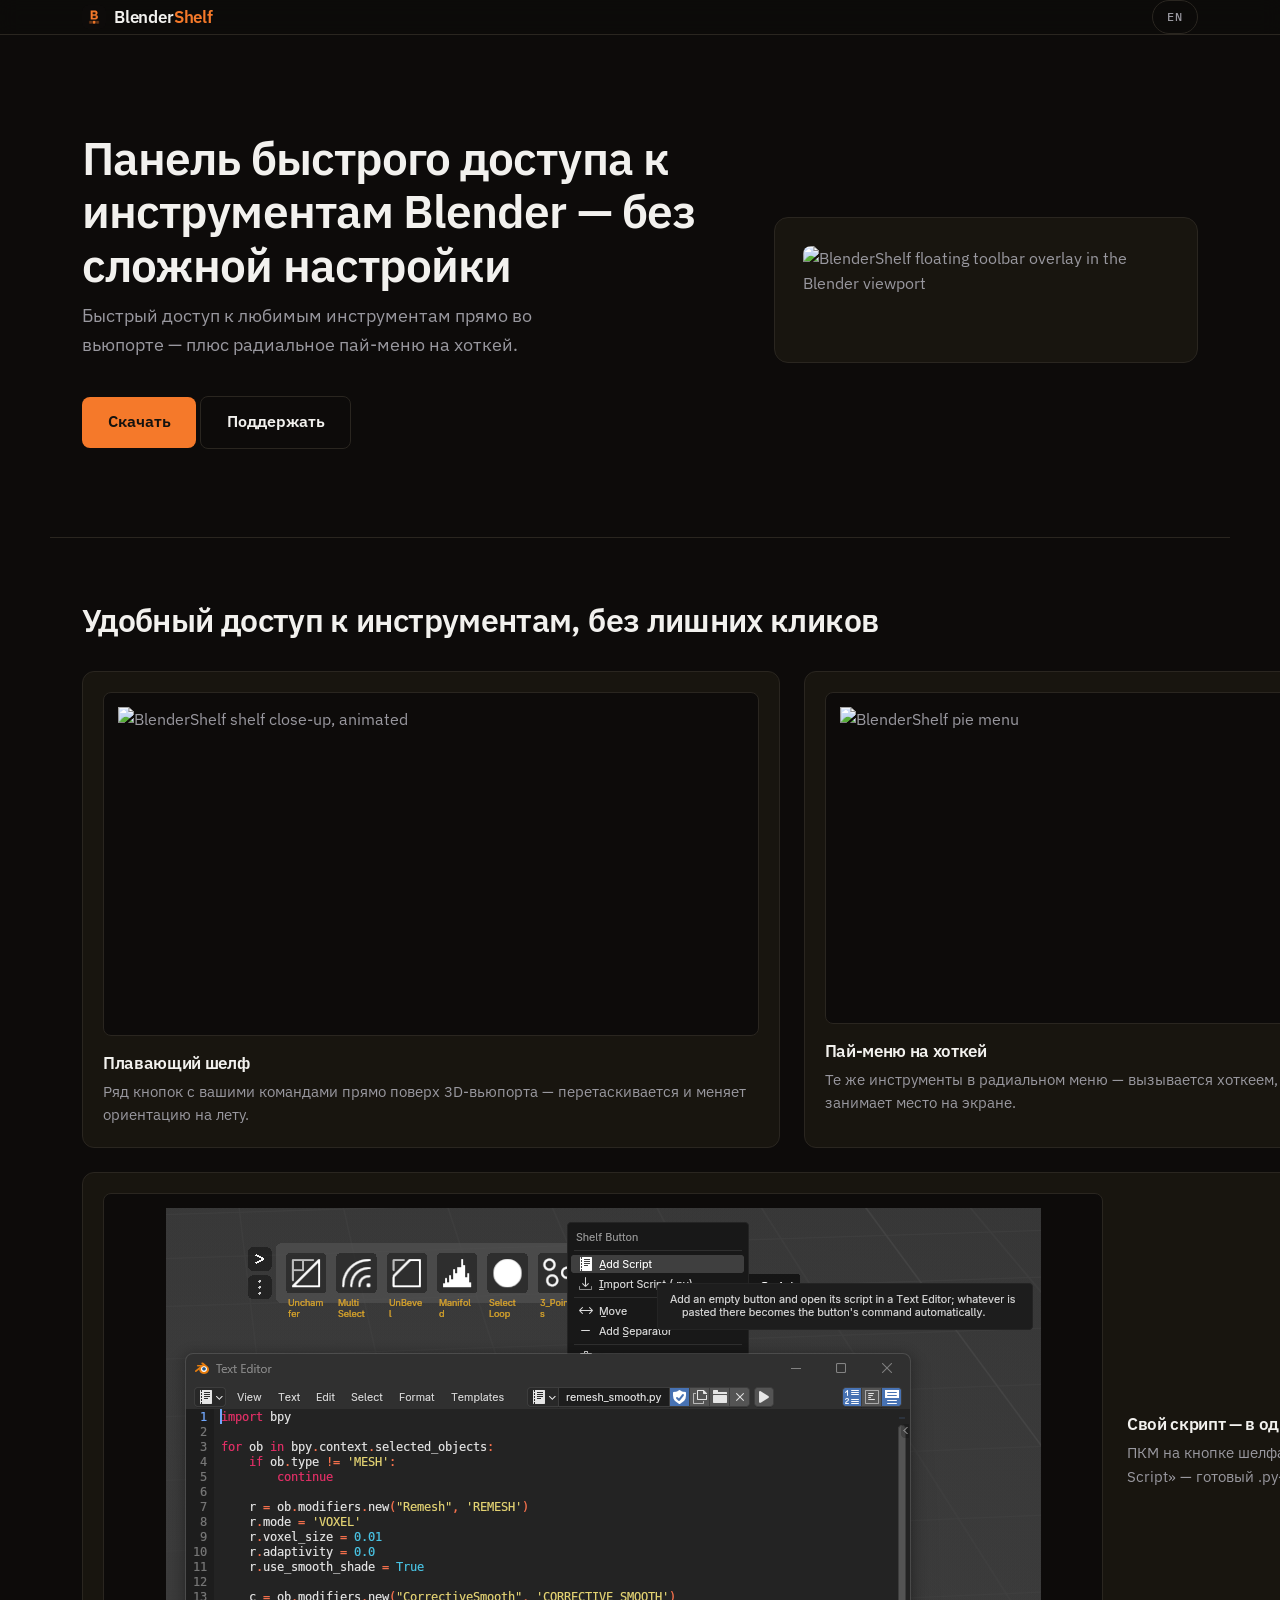
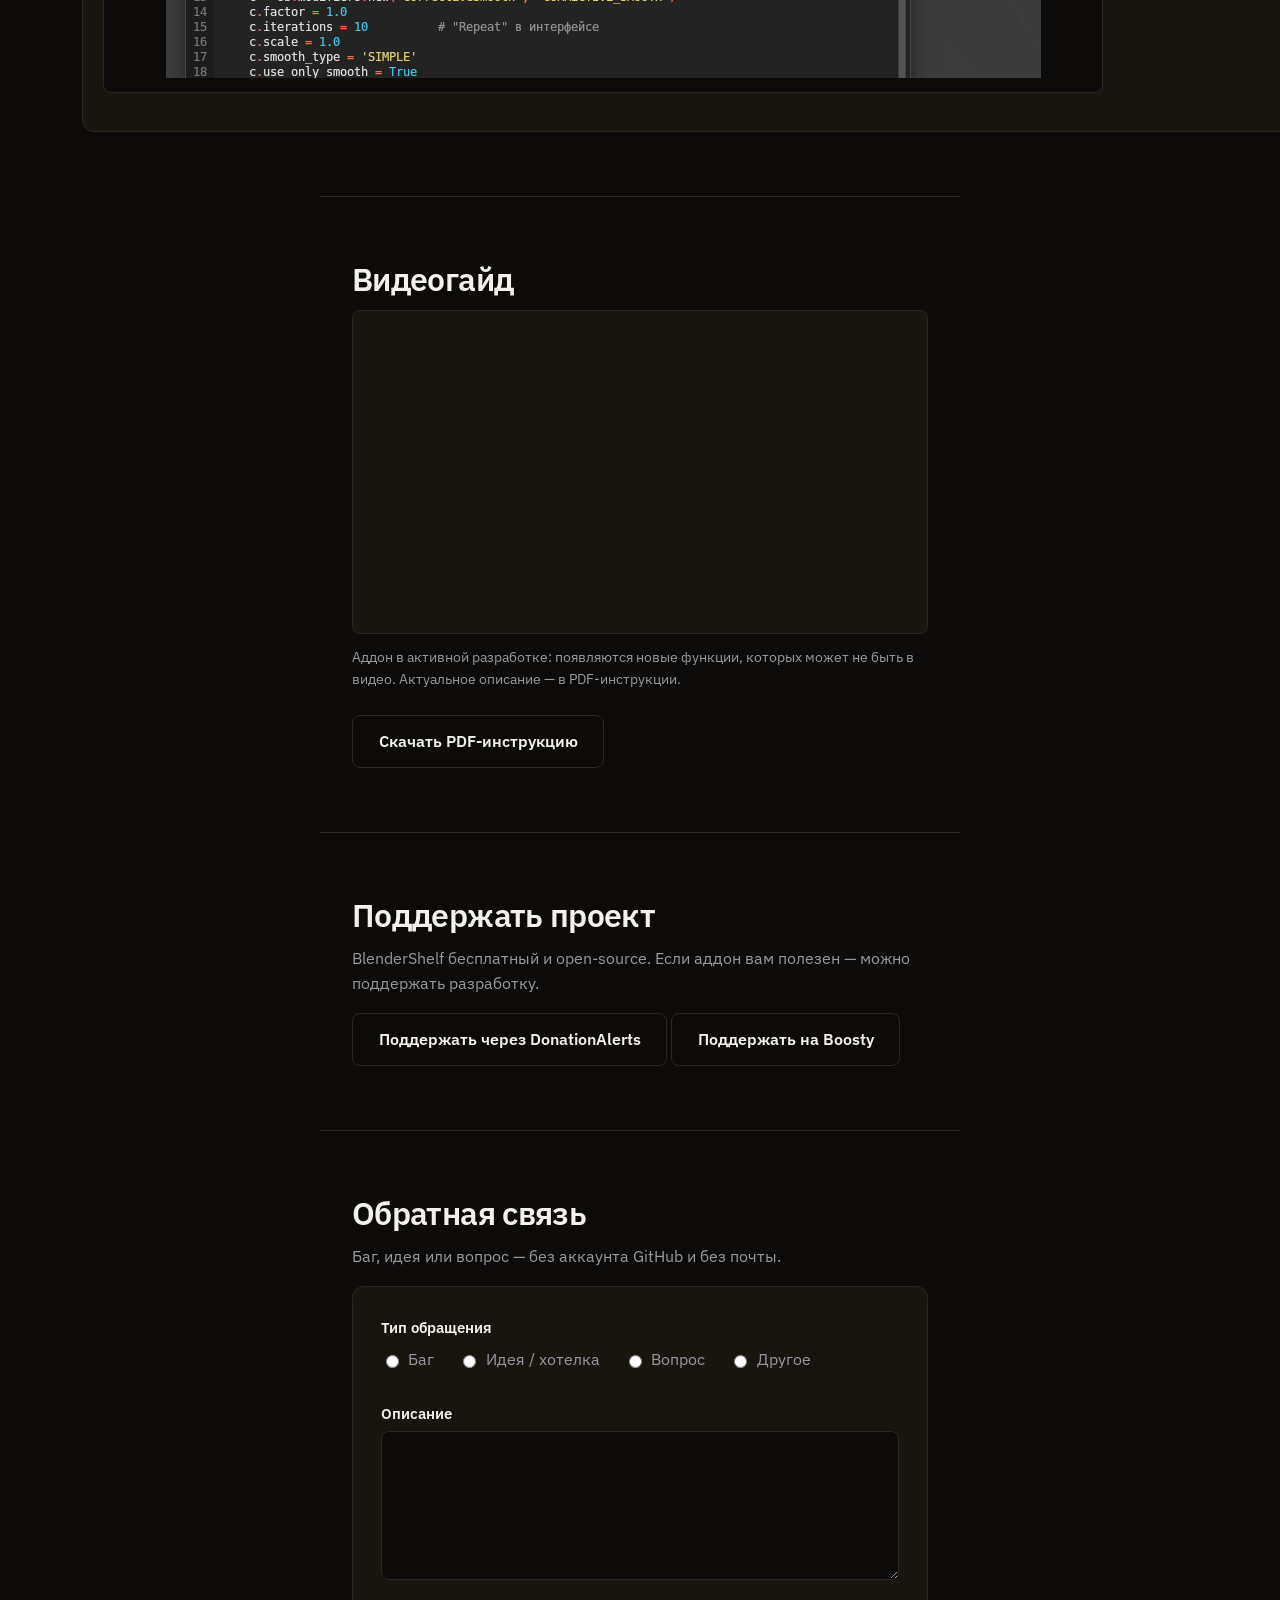
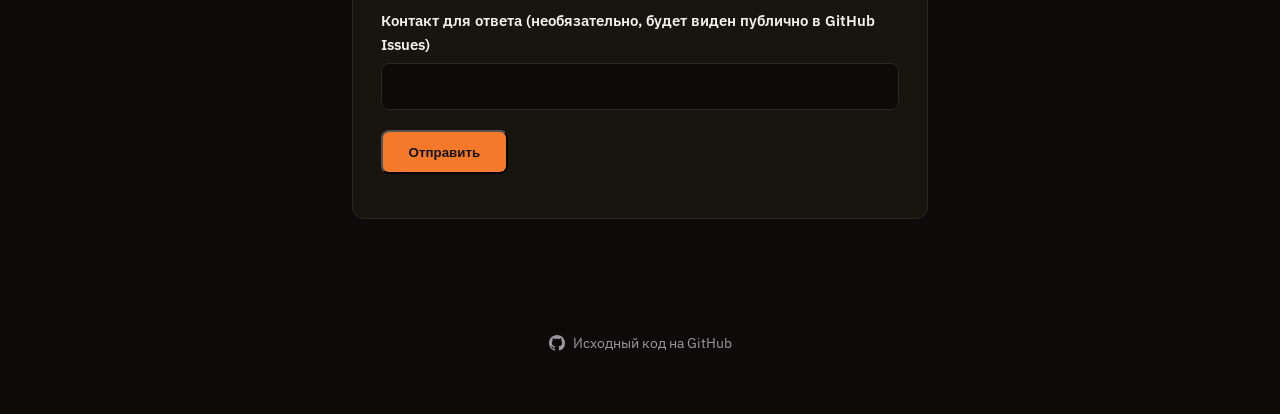
==== commit 100deb00: "Site: remove gap inside the BlenderShelf wordmark" ====
--- a/site/index.html
+++ b/site/index.html
@@ -25,7 +25,7 @@
 <body>
   <header>
     <nav class="wrap">
-      <span class="brand"><img src="assets/logo/blendershelf-icon-64.png" alt="" width="24" height="24" class="brand-icon">Blender<span class="brand-accent">Shelf</span></span>
+      <span class="brand"><img src="assets/logo/blendershelf-icon-64.png" alt="" width="24" height="24" class="brand-icon"><span>Blender<span class="brand-accent">Shelf</span></span></span>
       <button id="lang-toggle" type="button">EN</button>
     </nav>
   </header>
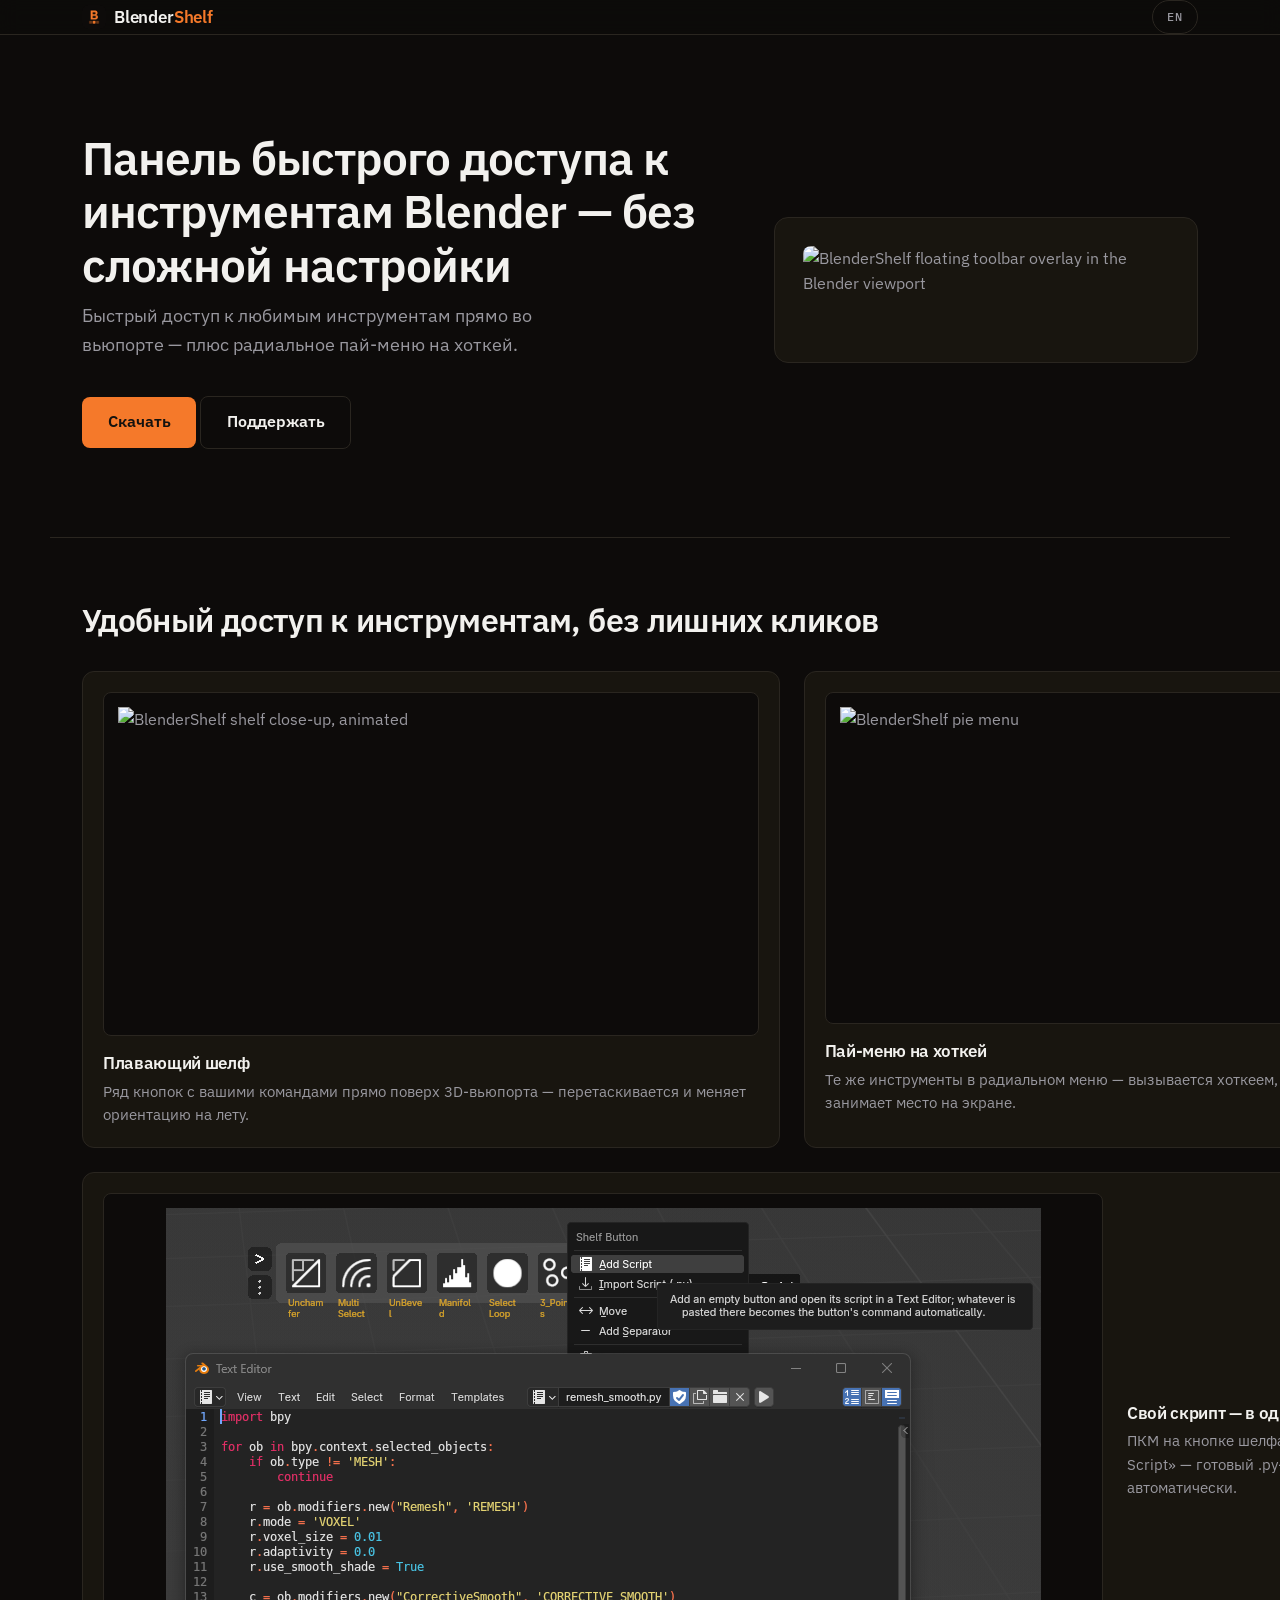
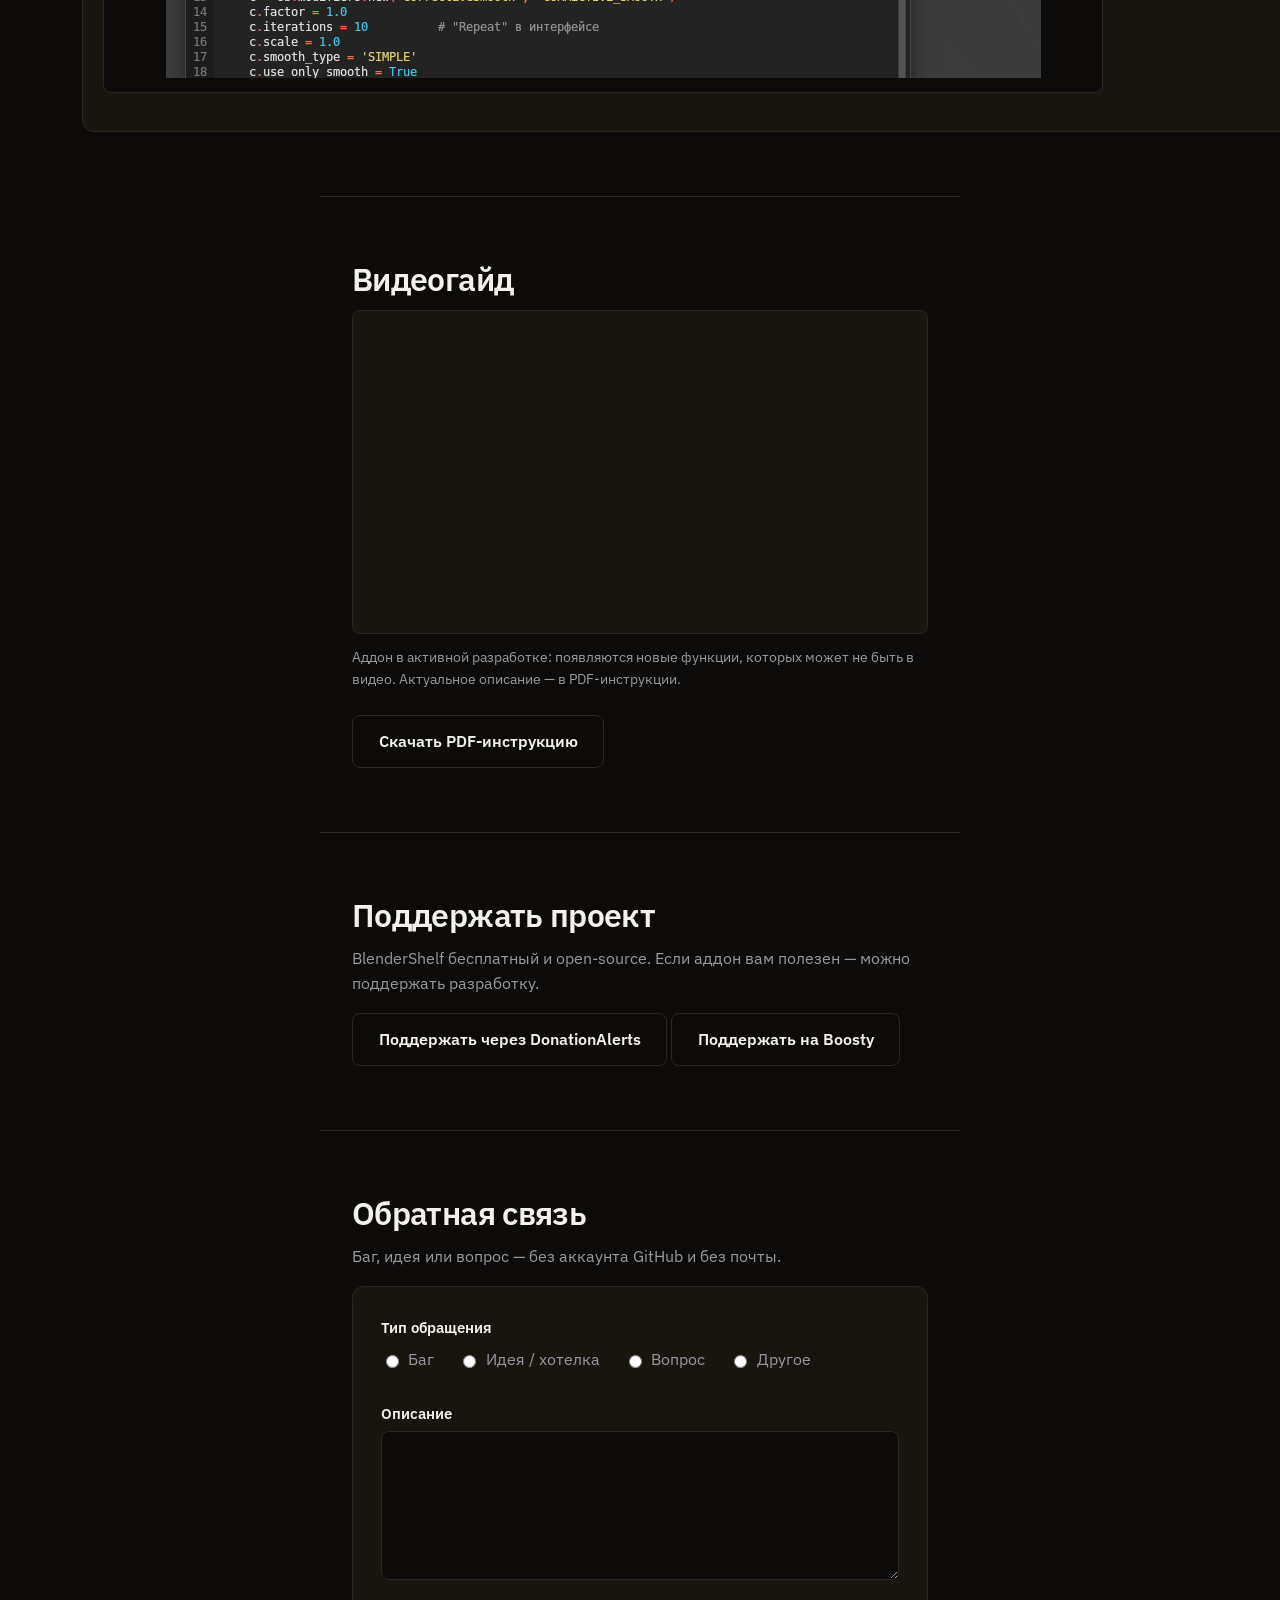
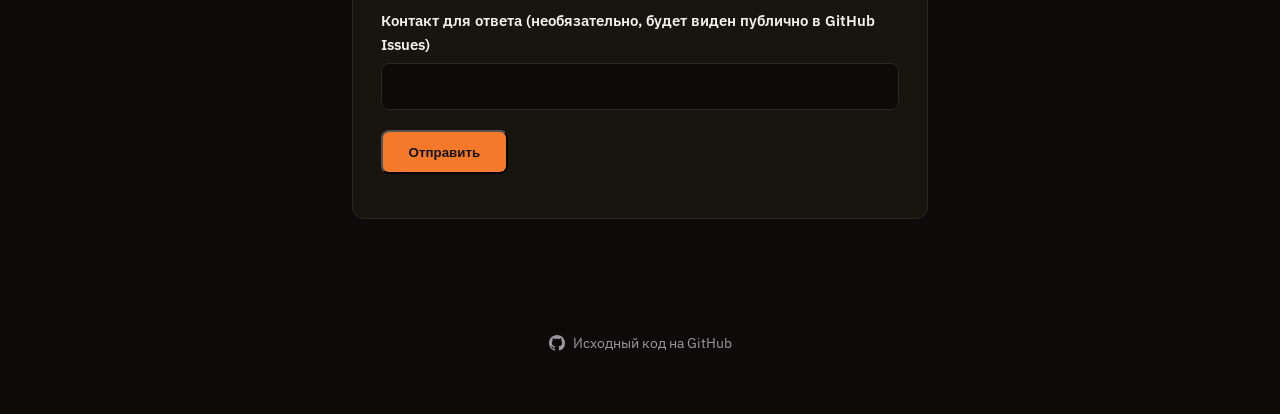
==== commit ddb14311: "Mention writing scripts yourself or with AI (guide, site)" ====
--- a/site/index.html
+++ b/site/index.html
@@ -67,7 +67,7 @@
           <figure><img class="zoomable" src="assets/screenshots/add-script.png" alt="Add Script: right-click menu and the Text Editor with a pasted script" width="875" height="470"></figure>
           <div>
             <h3 data-ru="Свой скрипт — в одну кнопку" data-en="Your own script, one button">Свой скрипт — в одну кнопку</h3>
-            <p data-ru="ПКМ на кнопке шелфа → «Add Script»: вставьте код в Text Editor, и он сам запишется в кнопку. Или «Import Script» — готовый .py-файл. Иконка подбирается автоматически." data-en="Right-click a shelf button → “Add Script”: paste your code into the Text Editor and it is saved into the button automatically. Or “Import Script” to use a ready .py file. The icon is picked for you.">ПКМ на кнопке шелфа → «Add Script»: вставьте код в Text Editor, и он сам запишется в кнопку. Или «Import Script» — готовый .py-файл. Иконка подбирается автоматически.</p>
+            <p data-ru="ПКМ на кнопке шелфа → «Add Script»: вставьте код в Text Editor, и он сам запишется в кнопку. Или «Import Script» — готовый .py-файл. Скрипт можно написать самому или попросить ИИ. Иконка подбирается автоматически." data-en="Right-click a shelf button → “Add Script”: paste your code into the Text Editor and it is saved into the button automatically. Or “Import Script” to use a ready .py file. Write the script yourself or ask an AI to. The icon is picked for you.">ПКМ на кнопке шелфа → «Add Script»: вставьте код в Text Editor, и он сам запишется в кнопку. Или «Import Script» — готовый .py-файл. Скрипт можно написать самому или попросить ИИ. Иконка подбирается автоматически.</p>
           </div>
         </div>
       </div>
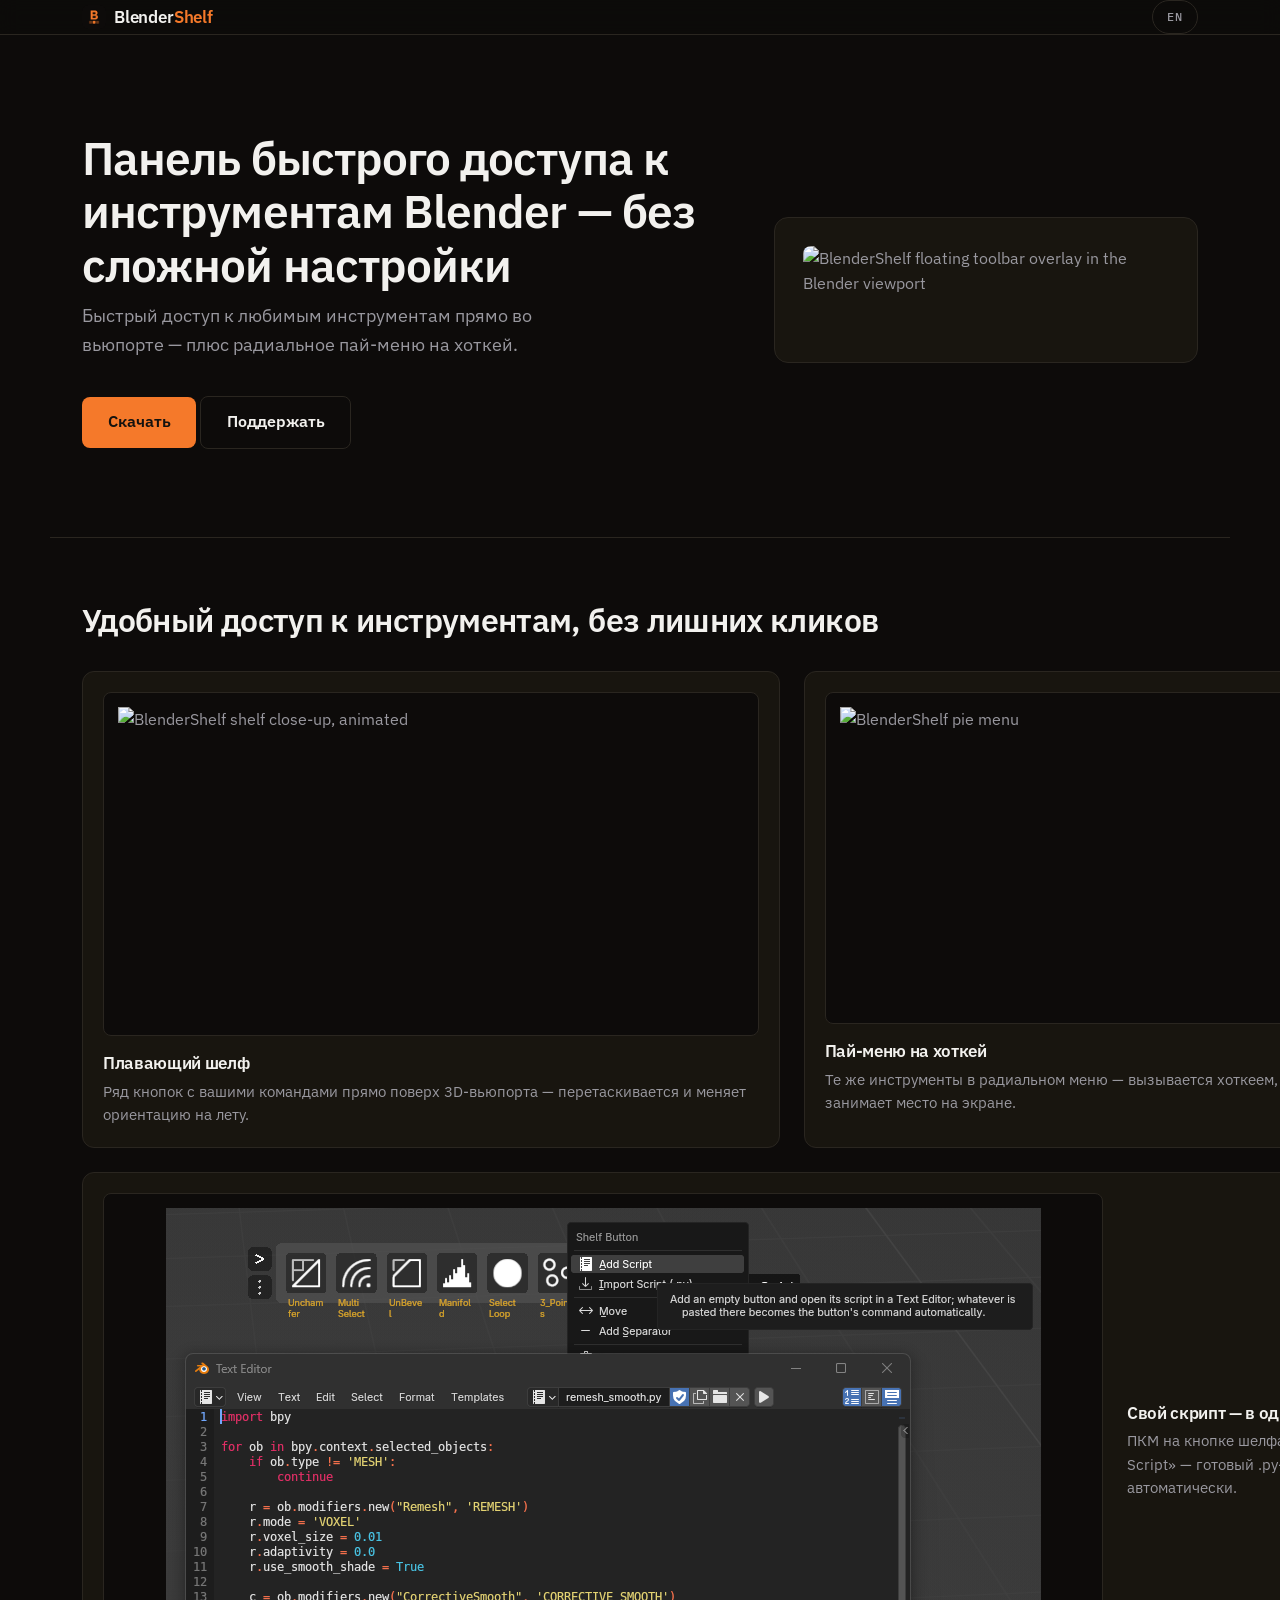
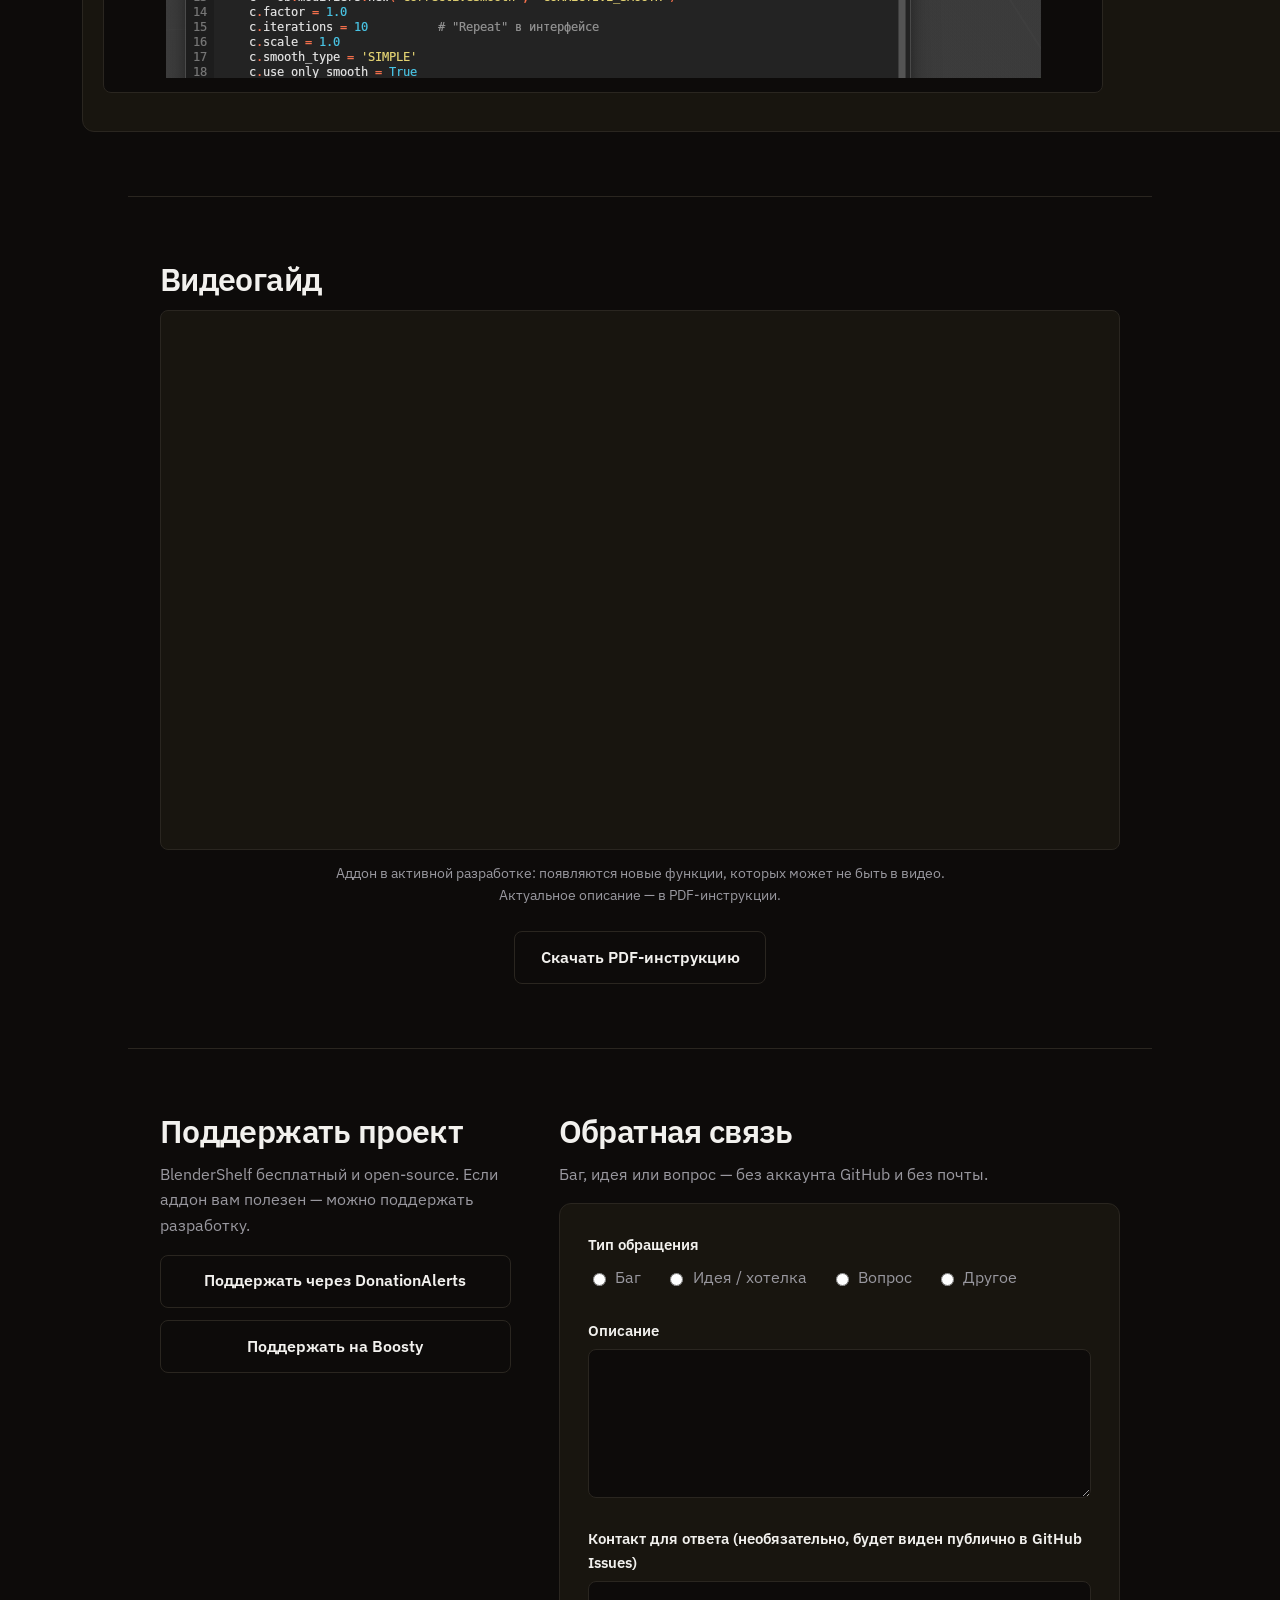
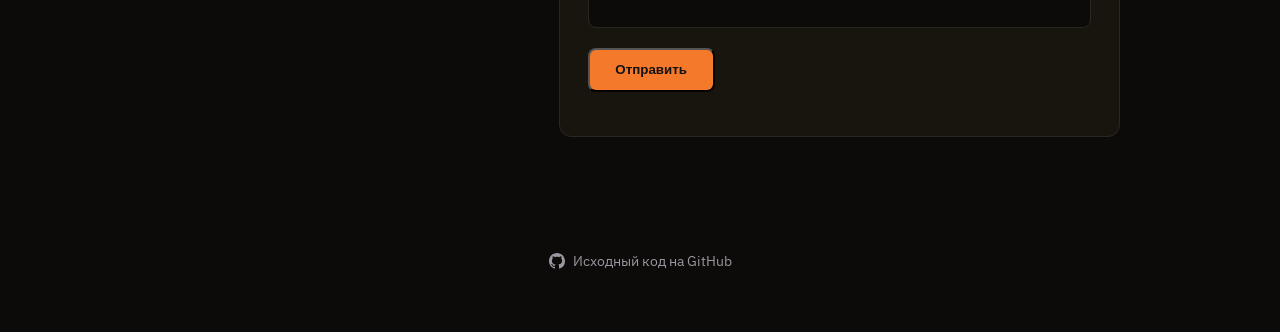
==== commit dc377cc8: "site: larger centered video guide, merge support + feedback into one block" ====
--- a/site/index.html
+++ b/site/index.html
@@ -85,7 +85,7 @@
       <p class="all-versions"><a href="https://github.com/blendershelf/BlenderShelf/releases" data-ru="Показать все версии" data-en="Show all versions">Показать все версии</a></p>
     </section>
 
-    <section id="guide" class="wrap wrap--narrow">
+    <section id="guide" class="wrap">
       <h2 data-ru="Видеогайд" data-en="Video guide">Видеогайд</h2>
       <div class="video-wrap">
         <iframe src="https://www.youtube-nocookie.com/embed/IYRaOi8hswM" title="BlenderShelf video guide" loading="lazy" allow="accelerometer; encrypted-media; gyroscope; picture-in-picture; fullscreen" allowfullscreen referrerpolicy="strict-origin-when-cross-origin"></iframe>
@@ -99,14 +99,16 @@
         data-en="Download PDF guide">Скачать PDF-инструкцию</a>
     </section>
 
-    <section id="support" class="wrap wrap--narrow">
+    <section id="connect" class="wrap">
+      <div class="connect-grid">
+    <div id="support">
       <h2 data-ru="Поддержать проект" data-en="Support the project">Поддержать проект</h2>
       <p data-ru="BlenderShelf бесплатный и open-source. Если аддон вам полезен — можно поддержать разработку." data-en="BlenderShelf is free and open-source. If the addon is useful to you, you can support its development.">BlenderShelf бесплатный и open-source. Если аддон вам полезен — можно поддержать разработку.</p>
       <a href="https://dalink.to/cococnut_crab" class="cta cta-ghost" target="_blank" rel="noopener" data-ru="Поддержать через DonationAlerts" data-en="Support via DonationAlerts">Поддержать через DonationAlerts</a>
       <a href="https://boosty.to/gamedev_tut" class="cta cta-ghost" target="_blank" rel="noopener" data-ru="Поддержать на Boosty" data-en="Support on Boosty">Поддержать на Boosty</a>
-    </section>
+    </div>
 
-    <section id="feedback" class="wrap wrap--narrow">
+    <div id="feedback">
       <h2 data-ru="Обратная связь" data-en="Feedback">Обратная связь</h2>
       <p data-ru="Баг, идея или вопрос — без аккаунта GitHub и без почты." data-en="A bug, an idea, or a question — no GitHub account or email needed.">Баг, идея или вопрос — без аккаунта GitHub и без почты.</p>
 
@@ -155,6 +157,8 @@
         <button type="submit" class="cta" data-ru="Отправить" data-en="Submit">Отправить</button>
         <div id="feedback-result"></div>
       </form>
+    </div>
+      </div>
     </section>
   </main>
 
--- a/site/assets/style.css
+++ b/site/assets/style.css
@@ -378,7 +378,7 @@
 .video-wrap {
   position: relative;
   width: 100%;
-  max-width: 640px;
+  max-width: 960px;
   aspect-ratio: 16 / 9;
   border-radius: var(--radius);
   overflow: hidden;
@@ -617,3 +617,14 @@
     gap: 1.25rem;
   }
 }
+
+/* video guide: section as wide as the player, note + PDF button centered */
+#guide { max-width: calc(960px + 4rem); text-align: center; }
+#guide h2 { text-align: left; }
+#guide .video-note { margin: -0.75rem auto 1.5rem; }
+
+/* support + feedback: one block, same width as the video guide */
+#guide, #connect { max-width: calc(960px + 4rem); }
+.connect-grid { display: grid; grid-template-columns: 1fr 1.6fr; gap: 3rem; align-items: start; }
+#support .cta { display: flex; justify-content: center; margin-top: 0.75rem; }
+@media (max-width: 720px) { .connect-grid { grid-template-columns: 1fr; gap: 2.5rem; } }
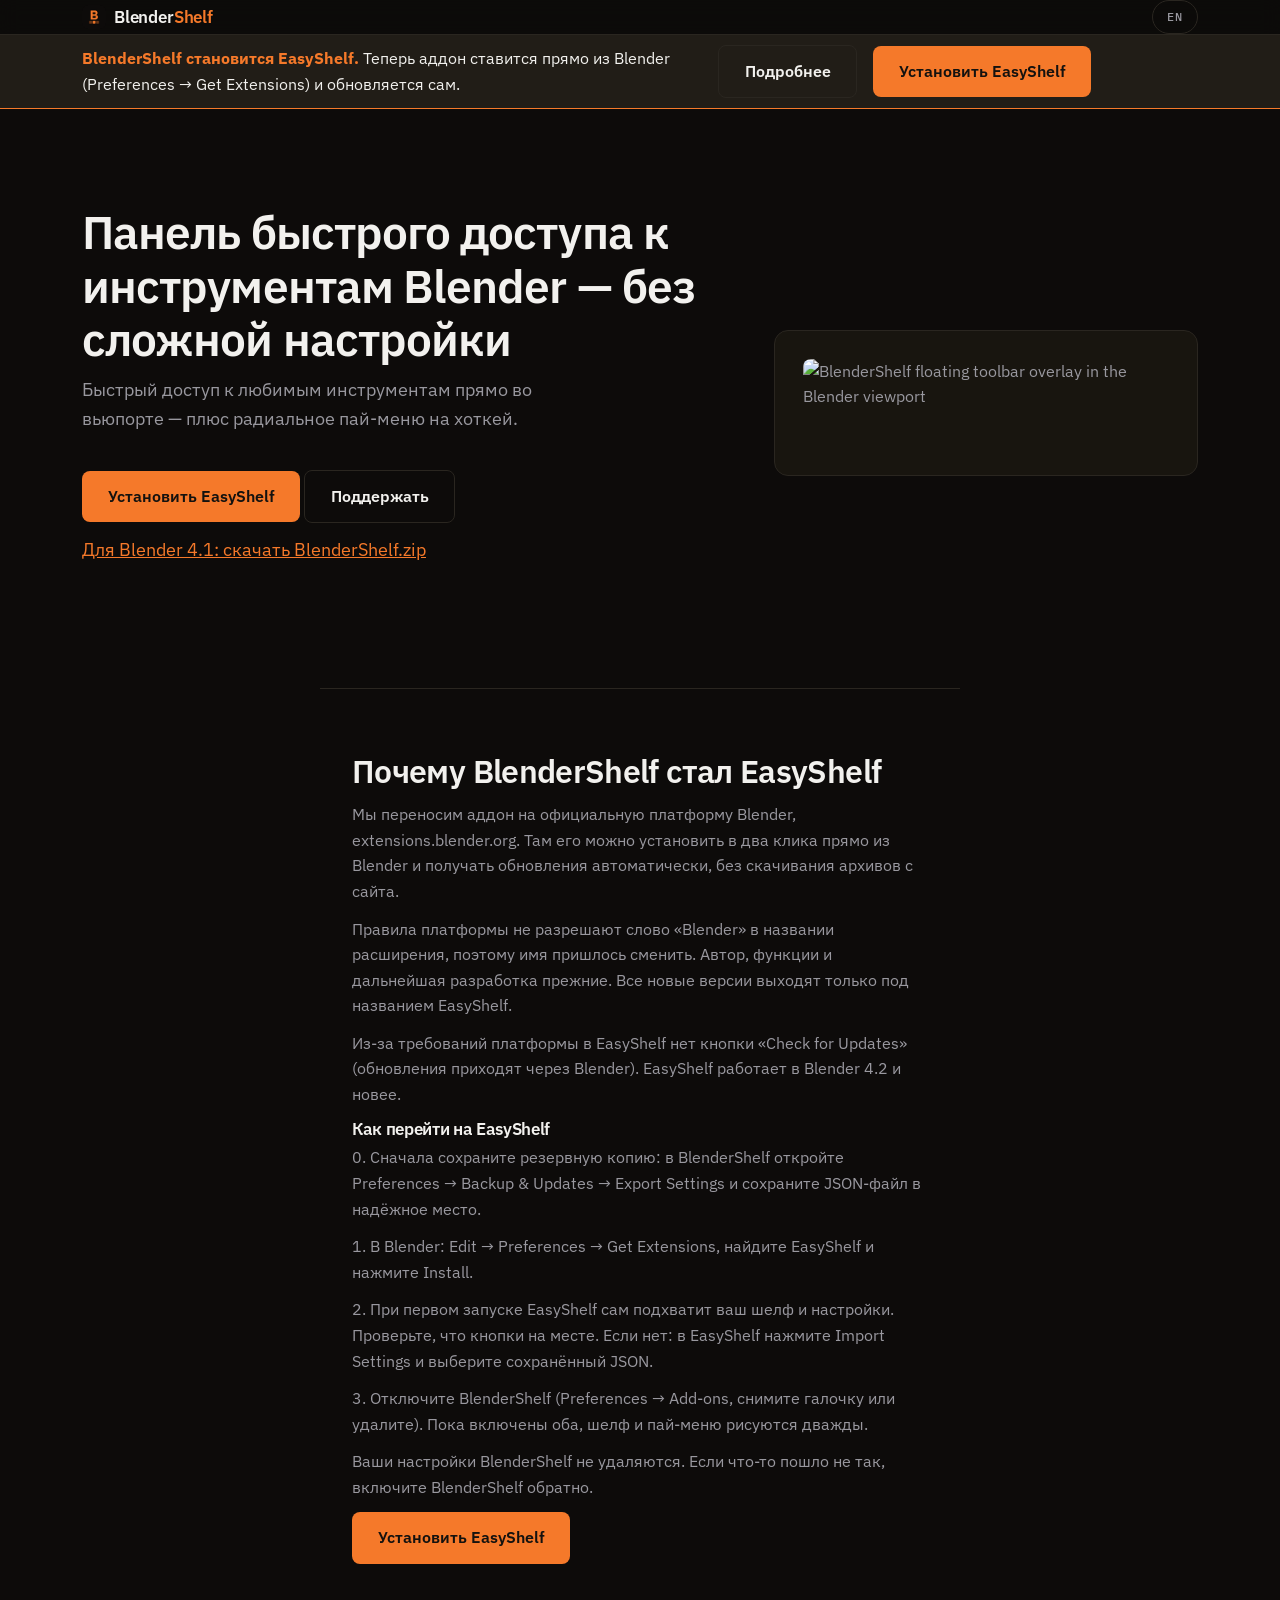
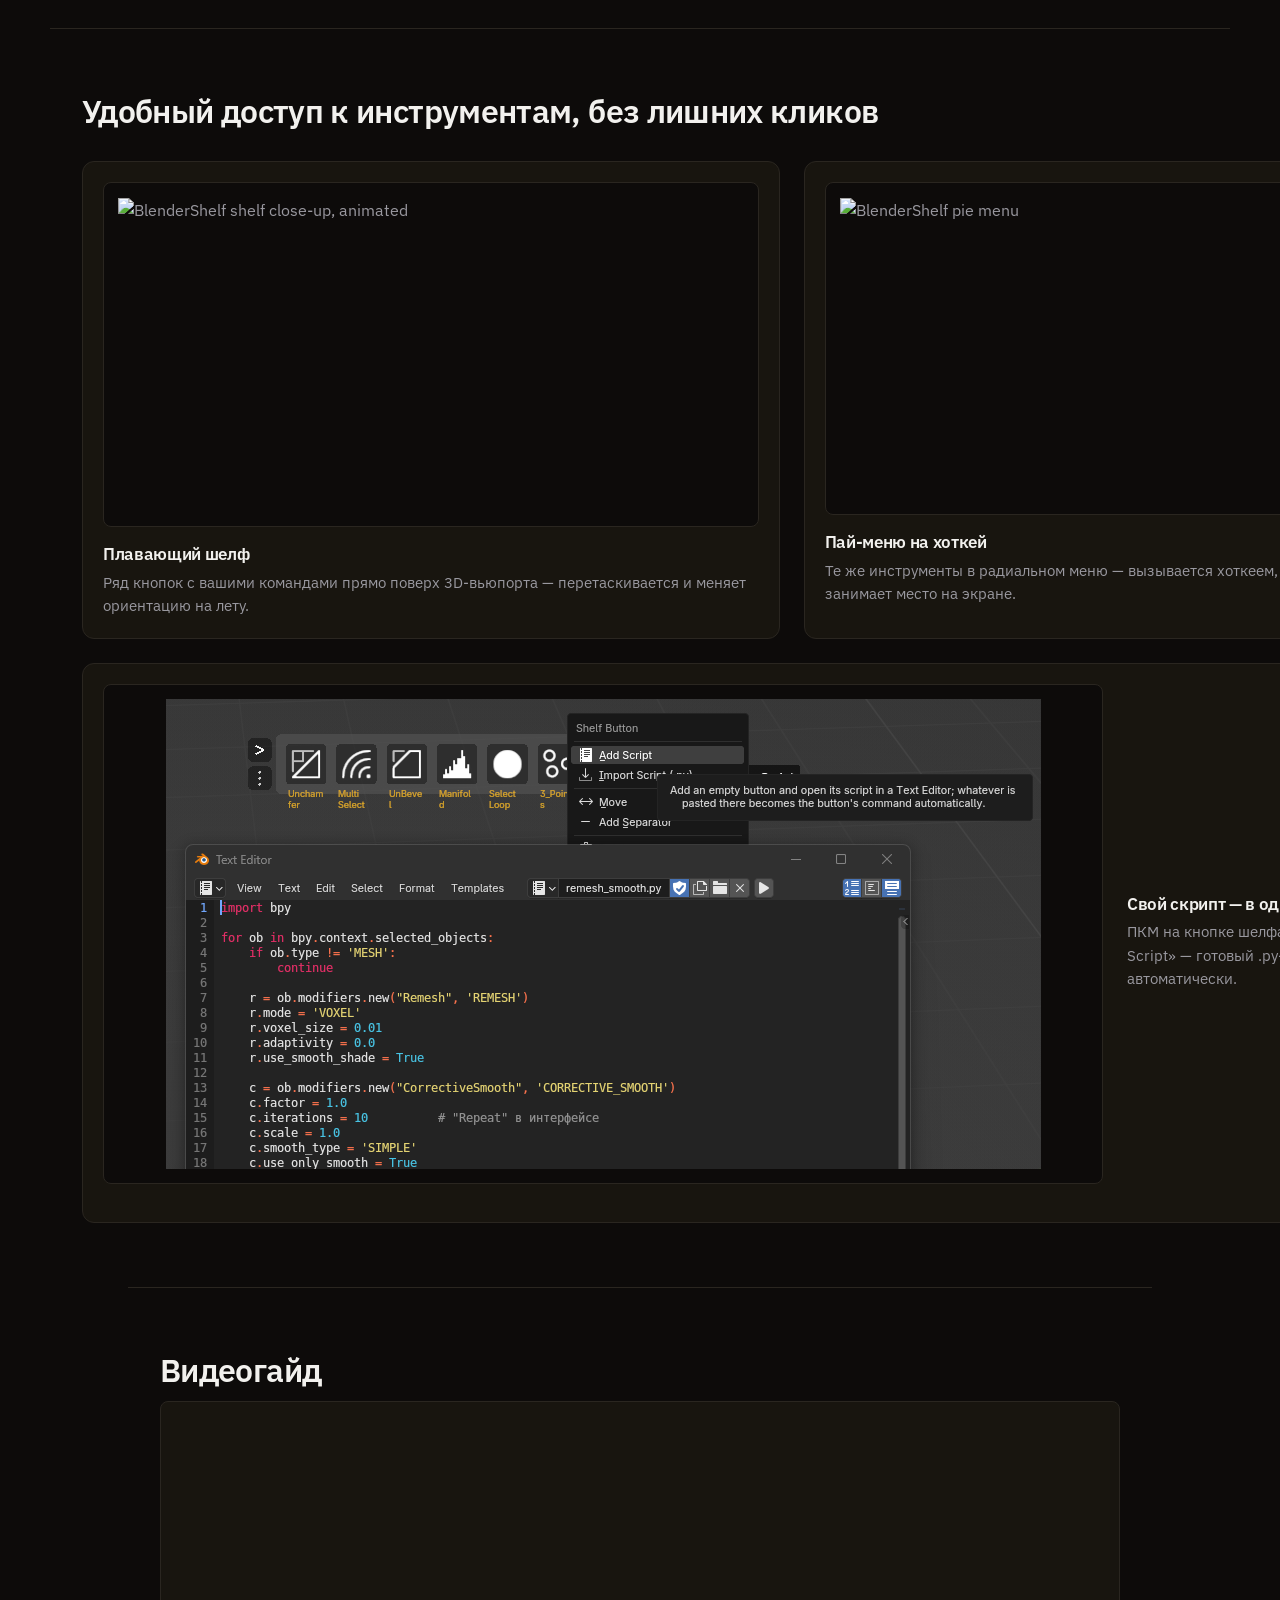
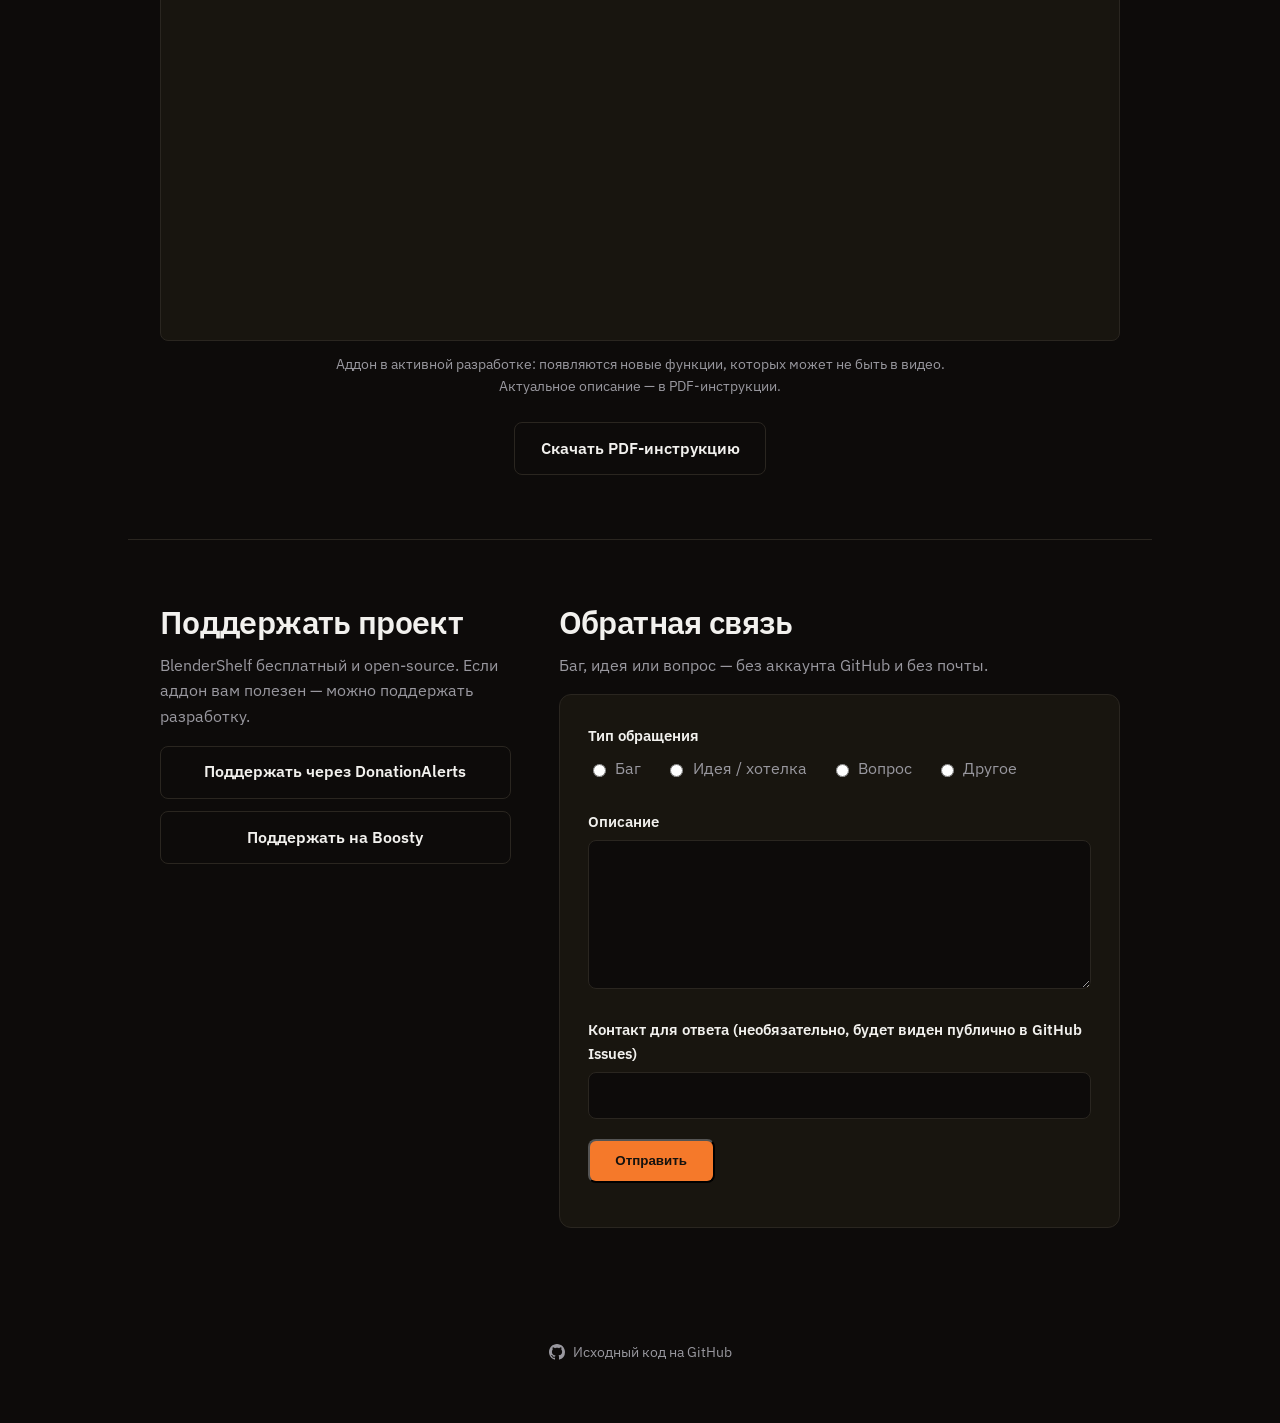
==== commit 15329a08: "Move notice: EasyShelf banner in prefs, site bridge page, versions.json notice" ====
--- a/site/index.html
+++ b/site/index.html
@@ -30,19 +30,42 @@
     </nav>
   </header>
 
+  <div class="move-banner">
+    <div class="wrap">
+      <p><strong data-ru="BlenderShelf становится EasyShelf." data-en="BlenderShelf is now EasyShelf.">BlenderShelf становится EasyShelf.</strong> <span data-ru="Теперь аддон ставится прямо из Blender (Preferences → Get Extensions) и обновляется сам." data-en="Install it straight from Blender (Preferences → Get Extensions) and get updates automatically.">Теперь аддон ставится прямо из Blender (Preferences → Get Extensions) и обновляется сам.</span></p>
+      <a href="#move" class="cta cta-ghost" data-ru="Подробнее" data-en="Read more">Подробнее</a>
+      <a href="https://extensions.blender.org/add-ons/easy-shelf/" class="cta" data-ru="Установить EasyShelf" data-en="Get EasyShelf">Установить EasyShelf</a>
+    </div>
+  </div>
+
   <main>
     <section id="hero">
       <div class="wrap">
         <div class="hero-copy">
           <h1 data-ru="Панель быстрого доступа к инструментам Blender — без сложной настройки" data-en="Quick-access toolbar for Blender — easy to set up">Панель быстрого доступа к инструментам Blender — без сложной настройки</h1>
           <p data-ru="Быстрый доступ к любимым инструментам прямо во вьюпорте — плюс радиальное пай-меню на хоткей." data-en="Quick access to your favorite tools right in the viewport — plus a radial pie menu on a hotkey.">Быстрый доступ к любимым инструментам прямо во вьюпорте — плюс радиальное пай-меню на хоткей.</p>
-          <a href="https://github.com/blendershelf/BlenderShelf/releases/latest/download/BlenderShelf.zip" class="cta" data-ru="Скачать" data-en="Download">Скачать</a>
+          <a href="https://extensions.blender.org/add-ons/easy-shelf/" class="cta" data-ru="Установить EasyShelf" data-en="Get EasyShelf">Установить EasyShelf</a>
           <a href="#support" class="cta cta-ghost" data-ru="Поддержать" data-en="Support">Поддержать</a>
+          <p class="legacy-dl"><a href="https://github.com/blendershelf/BlenderShelf/releases/latest/download/BlenderShelf.zip" data-ru="Для Blender 4.1: скачать BlenderShelf.zip" data-en="For Blender 4.1: download BlenderShelf.zip">Для Blender 4.1: скачать BlenderShelf.zip</a></p>
         </div>
         <div class="hero-shot">
           <img class="zoomable" src="assets/screenshots/hero-shelf.png" alt="BlenderShelf floating toolbar overlay in the Blender viewport" width="540" height="130">
         </div>
       </div>
+    </section>
+
+    <section id="move" class="wrap wrap--narrow">
+      <h2 data-ru="Почему BlenderShelf стал EasyShelf" data-en="Why BlenderShelf became EasyShelf">Почему BlenderShelf стал EasyShelf</h2>
+      <p data-ru="Мы переносим аддон на официальную платформу Blender, extensions.blender.org. Там его можно установить в два клика прямо из Blender и получать обновления автоматически, без скачивания архивов с сайта." data-en="We are moving the add-on to Blender's official platform, extensions.blender.org. There you can install it in two clicks from inside Blender and receive updates automatically, with no archives to download from a website.">Мы переносим аддон на официальную платформу Blender, extensions.blender.org. Там его можно установить в два клика прямо из Blender и получать обновления автоматически, без скачивания архивов с сайта.</p>
+      <p data-ru="Правила платформы не разрешают слово «Blender» в названии расширения, поэтому имя пришлось сменить. Автор, функции и дальнейшая разработка прежние. Все новые версии выходят только под названием EasyShelf." data-en="The platform's rules do not allow the word "Blender" in an extension's name, so the name had to change. The author, the features and the development are the same. New versions will be released only as EasyShelf.">Правила платформы не разрешают слово «Blender» в названии расширения, поэтому имя пришлось сменить. Автор, функции и дальнейшая разработка прежние. Все новые версии выходят только под названием EasyShelf.</p>
+      <p data-ru="Из-за требований платформы в EasyShelf нет кнопки «Check for Updates» (обновления приходят через Blender). EasyShelf работает в Blender 4.2 и новее." data-en="Because of platform requirements, EasyShelf has no "Check for Updates" button (updates arrive through Blender). EasyShelf needs Blender 4.2 or newer.">Из-за требований платформы в EasyShelf нет кнопки «Check for Updates» (обновления приходят через Blender). EasyShelf работает в Blender 4.2 и новее.</p>
+      <h3 data-ru="Как перейти на EasyShelf" data-en="How to switch to EasyShelf">Как перейти на EasyShelf</h3>
+      <p data-ru="0. Сначала сохраните резервную копию: в BlenderShelf откройте Preferences → Backup & Updates → Export Settings и сохраните JSON-файл в надёжное место." data-en="0. Back up first: in BlenderShelf open Preferences → Backup & Updates → Export Settings and save the JSON file somewhere safe.">0. Сначала сохраните резервную копию: в BlenderShelf откройте Preferences → Backup & Updates → Export Settings и сохраните JSON-файл в надёжное место.</p>
+      <p data-ru="1. В Blender: Edit → Preferences → Get Extensions, найдите EasyShelf и нажмите Install." data-en="1. In Blender: Edit → Preferences → Get Extensions, find EasyShelf and click Install.">1. В Blender: Edit → Preferences → Get Extensions, найдите EasyShelf и нажмите Install.</p>
+      <p data-ru="2. При первом запуске EasyShelf сам подхватит ваш шелф и настройки. Проверьте, что кнопки на месте. Если нет: в EasyShelf нажмите Import Settings и выберите сохранённый JSON." data-en="2. On first launch EasyShelf picks up your shelf and settings automatically. Check that your buttons are there. If not, click Import Settings in EasyShelf and pick the saved JSON.">2. При первом запуске EasyShelf сам подхватит ваш шелф и настройки. Проверьте, что кнопки на месте. Если нет: в EasyShelf нажмите Import Settings и выберите сохранённый JSON.</p>
+      <p data-ru="3. Отключите BlenderShelf (Preferences → Add-ons, снимите галочку или удалите). Пока включены оба, шелф и пай-меню рисуются дважды." data-en="3. Disable BlenderShelf (Preferences → Add-ons, untick it or remove it). While both are enabled, the shelf and the pie menu are drawn twice.">3. Отключите BlenderShelf (Preferences → Add-ons, снимите галочку или удалите). Пока включены оба, шелф и пай-меню рисуются дважды.</p>
+      <p data-ru="Ваши настройки BlenderShelf не удаляются. Если что-то пошло не так, включите BlenderShelf обратно." data-en="Your BlenderShelf settings are not deleted. If something goes wrong, enable BlenderShelf again.">Ваши настройки BlenderShelf не удаляются. Если что-то пошло не так, включите BlenderShelf обратно.</p>
+      <a href="https://extensions.blender.org/add-ons/easy-shelf/" class="cta" data-ru="Установить EasyShelf" data-en="Get EasyShelf">Установить EasyShelf</a>
     </section>
 
     <section id="how" class="wrap">
@@ -88,7 +111,7 @@
     <section id="guide" class="wrap">
       <h2 data-ru="Видеогайд" data-en="Video guide">Видеогайд</h2>
       <div class="video-wrap">
-        <iframe src="https://www.youtube-nocookie.com/embed/IYRaOi8hswM" title="BlenderShelf video guide" loading="lazy" allow="accelerometer; encrypted-media; gyroscope; picture-in-picture; fullscreen" allowfullscreen referrerpolicy="strict-origin-when-cross-origin"></iframe>
+        <iframe src="https://www.youtube-nocookie.com/embed/FInrmX-C1z0" data-src-ru="https://www.youtube-nocookie.com/embed/FInrmX-C1z0" data-src-en="https://www.youtube-nocookie.com/embed/IYRaOi8hswM" title="BlenderShelf video guide" loading="lazy" allow="accelerometer; encrypted-media; gyroscope; picture-in-picture; fullscreen" allowfullscreen referrerpolicy="strict-origin-when-cross-origin"></iframe>
       </div>
       <p class="video-note" data-ru="Аддон в активной разработке: появляются новые функции, которых может не быть в видео. Актуальное описание — в PDF-инструкции." data-en="The addon is under active development: new features appear that may not be in the video. See the PDF guide for the current description.">Аддон в активной разработке: появляются новые функции, которых может не быть в видео. Актуальное описание — в PDF-инструкции.</p>
       <a id="guide-pdf" class="cta cta-ghost"
--- a/site/assets/style.css
+++ b/site/assets/style.css
@@ -628,3 +628,10 @@
 .connect-grid { display: grid; grid-template-columns: 1fr 1.6fr; gap: 3rem; align-items: start; }
 #support .cta { display: flex; justify-content: center; margin-top: 0.75rem; }
 @media (max-width: 720px) { .connect-grid { grid-template-columns: 1fr; gap: 2.5rem; } }
+
+.move-banner { background: var(--bg-elevated-2); border-bottom: 1px solid var(--accent); padding: 10px 0; }
+.move-banner .wrap { display: flex; flex-wrap: wrap; align-items: center; gap: 10px 16px; }
+.move-banner p { margin: 0; flex: 1 1 320px; color: var(--text); }
+.move-banner strong { color: var(--accent); }
+.legacy-dl { margin: 12px 0 0; font-size: 0.85rem; }
+#move p { margin: 0 0 12px; }
